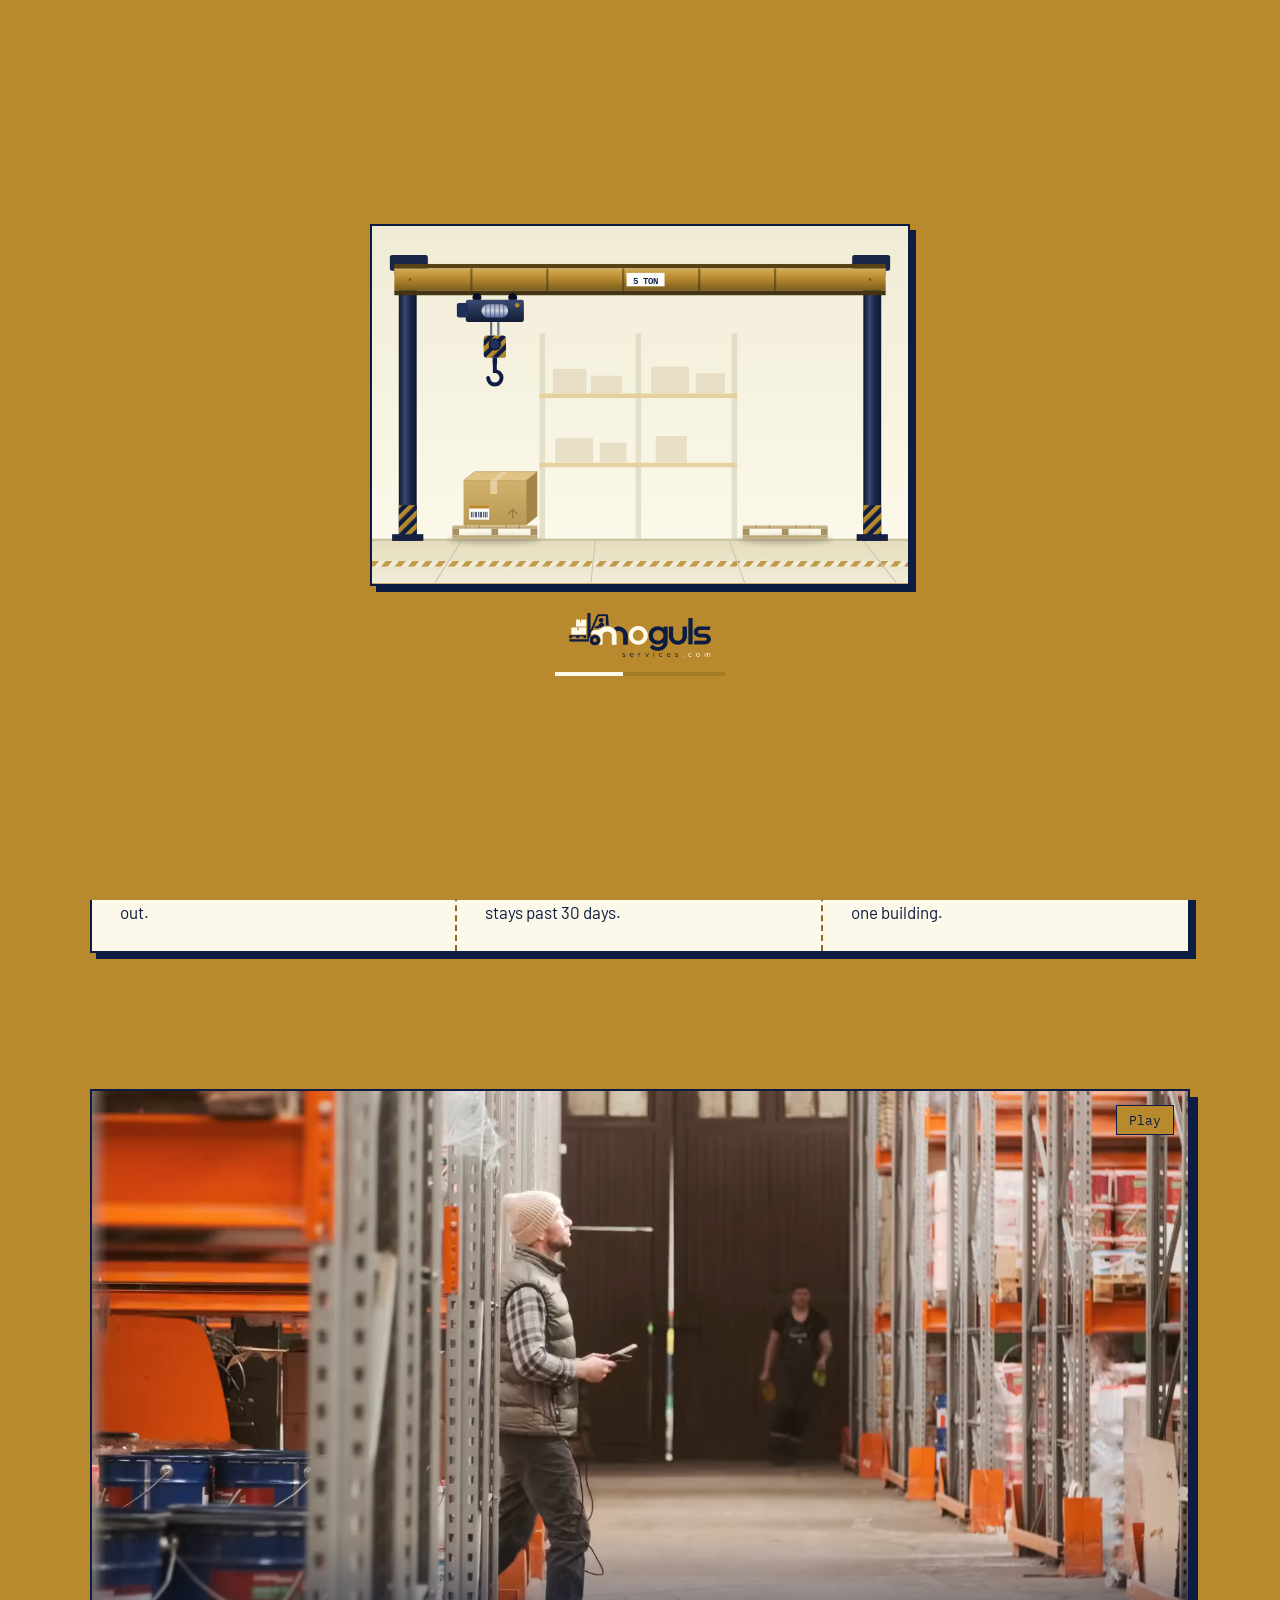
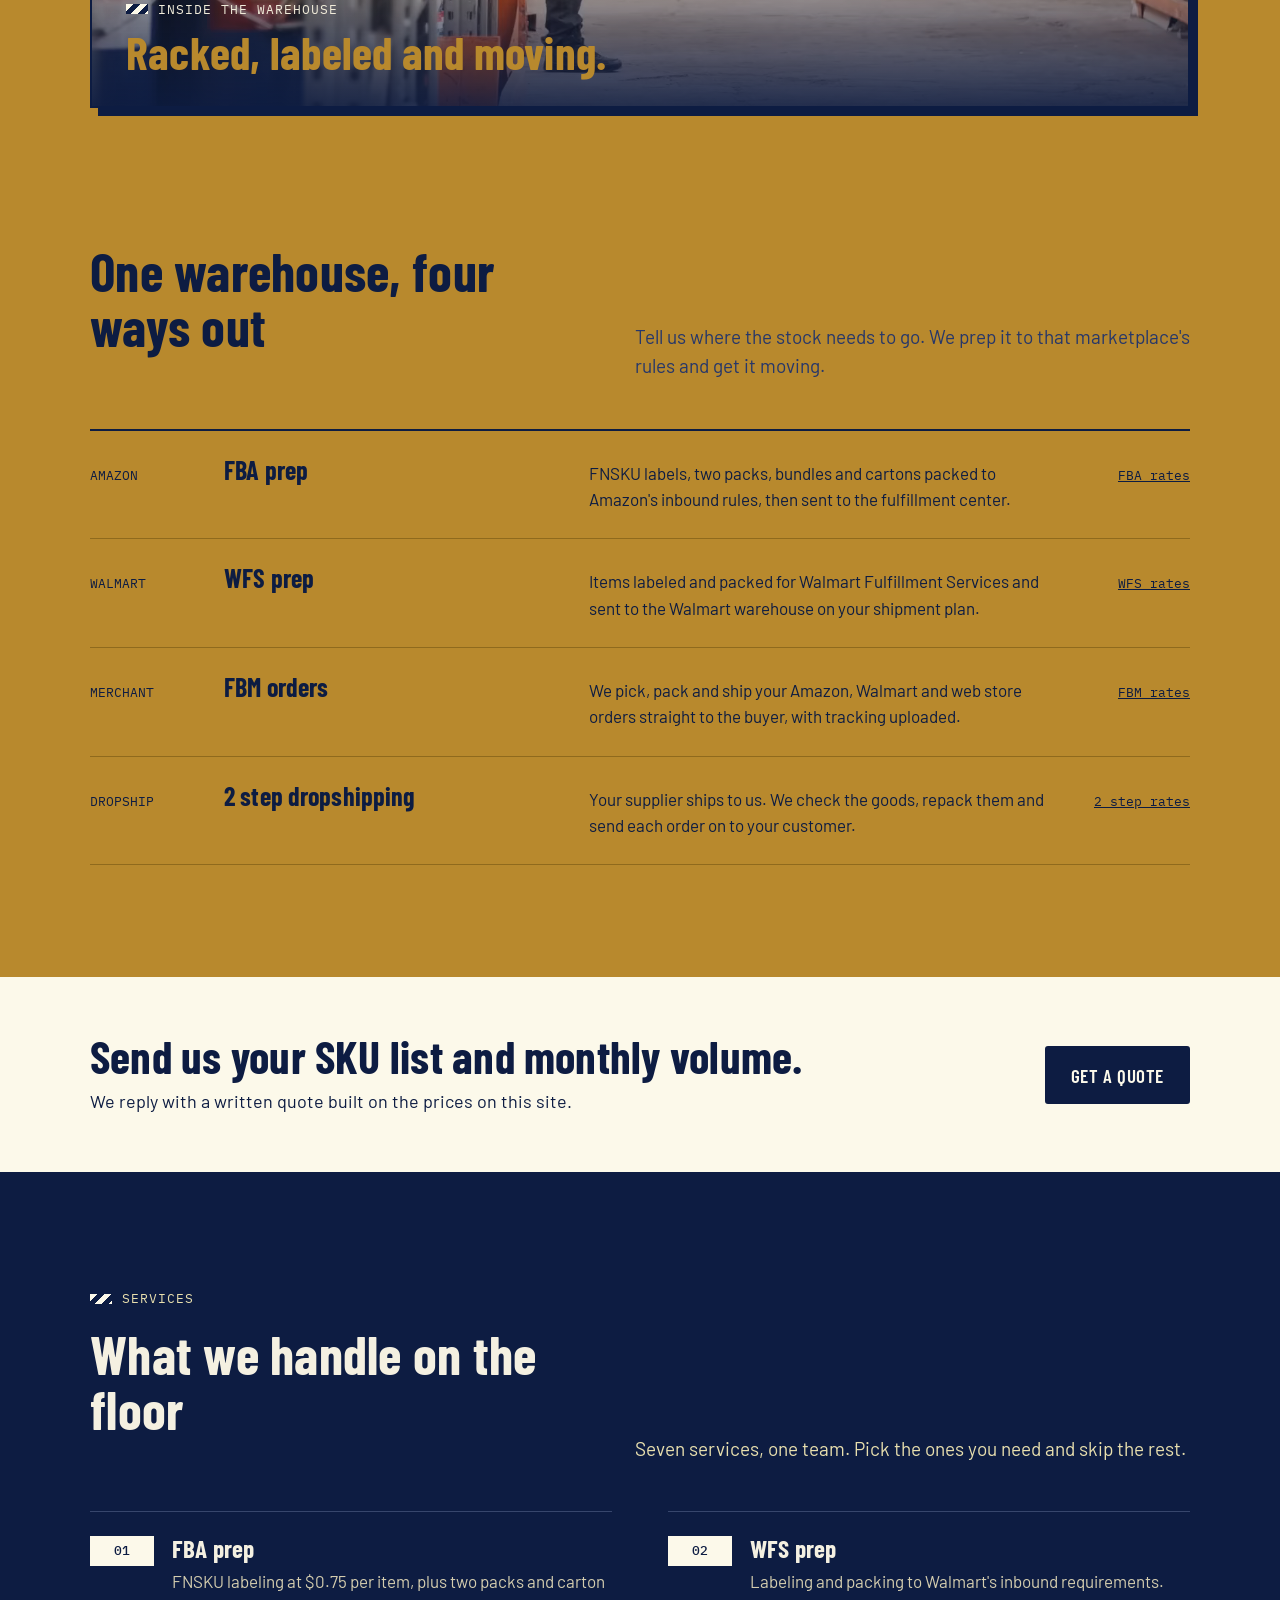
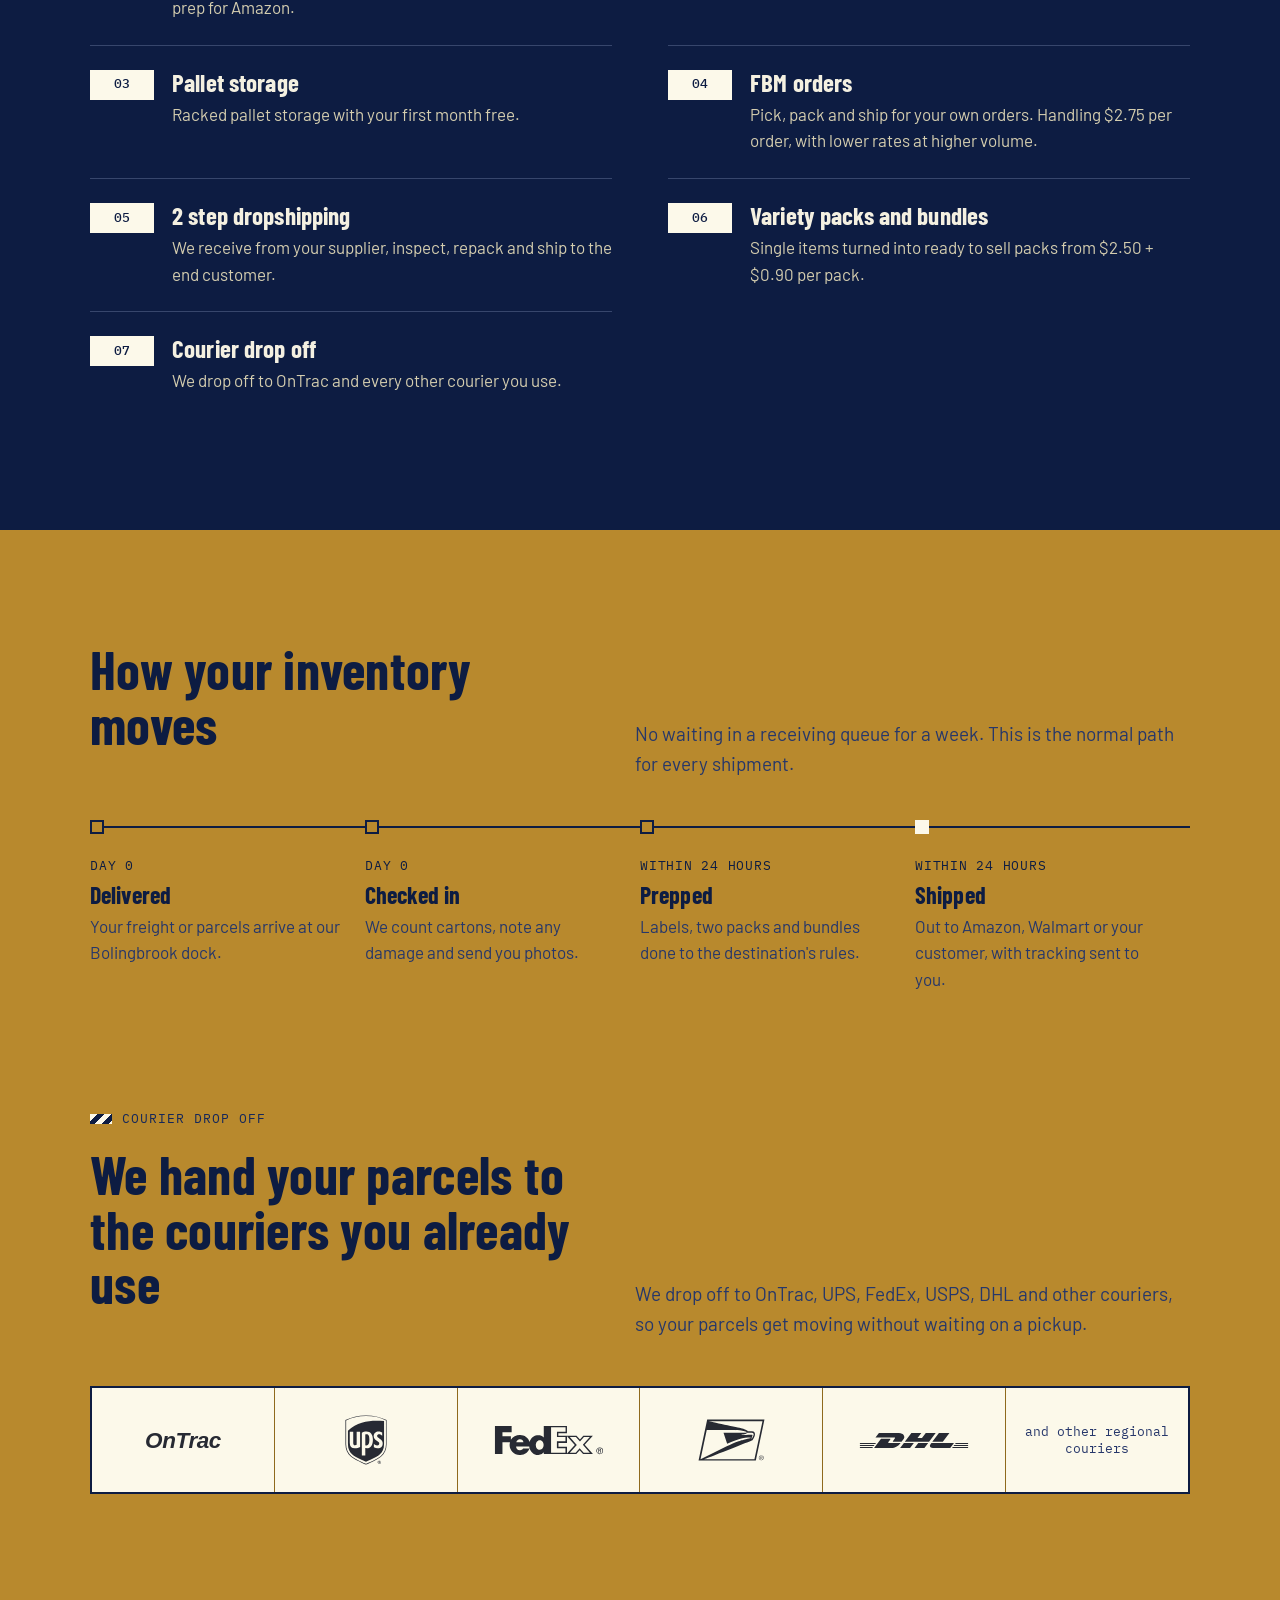
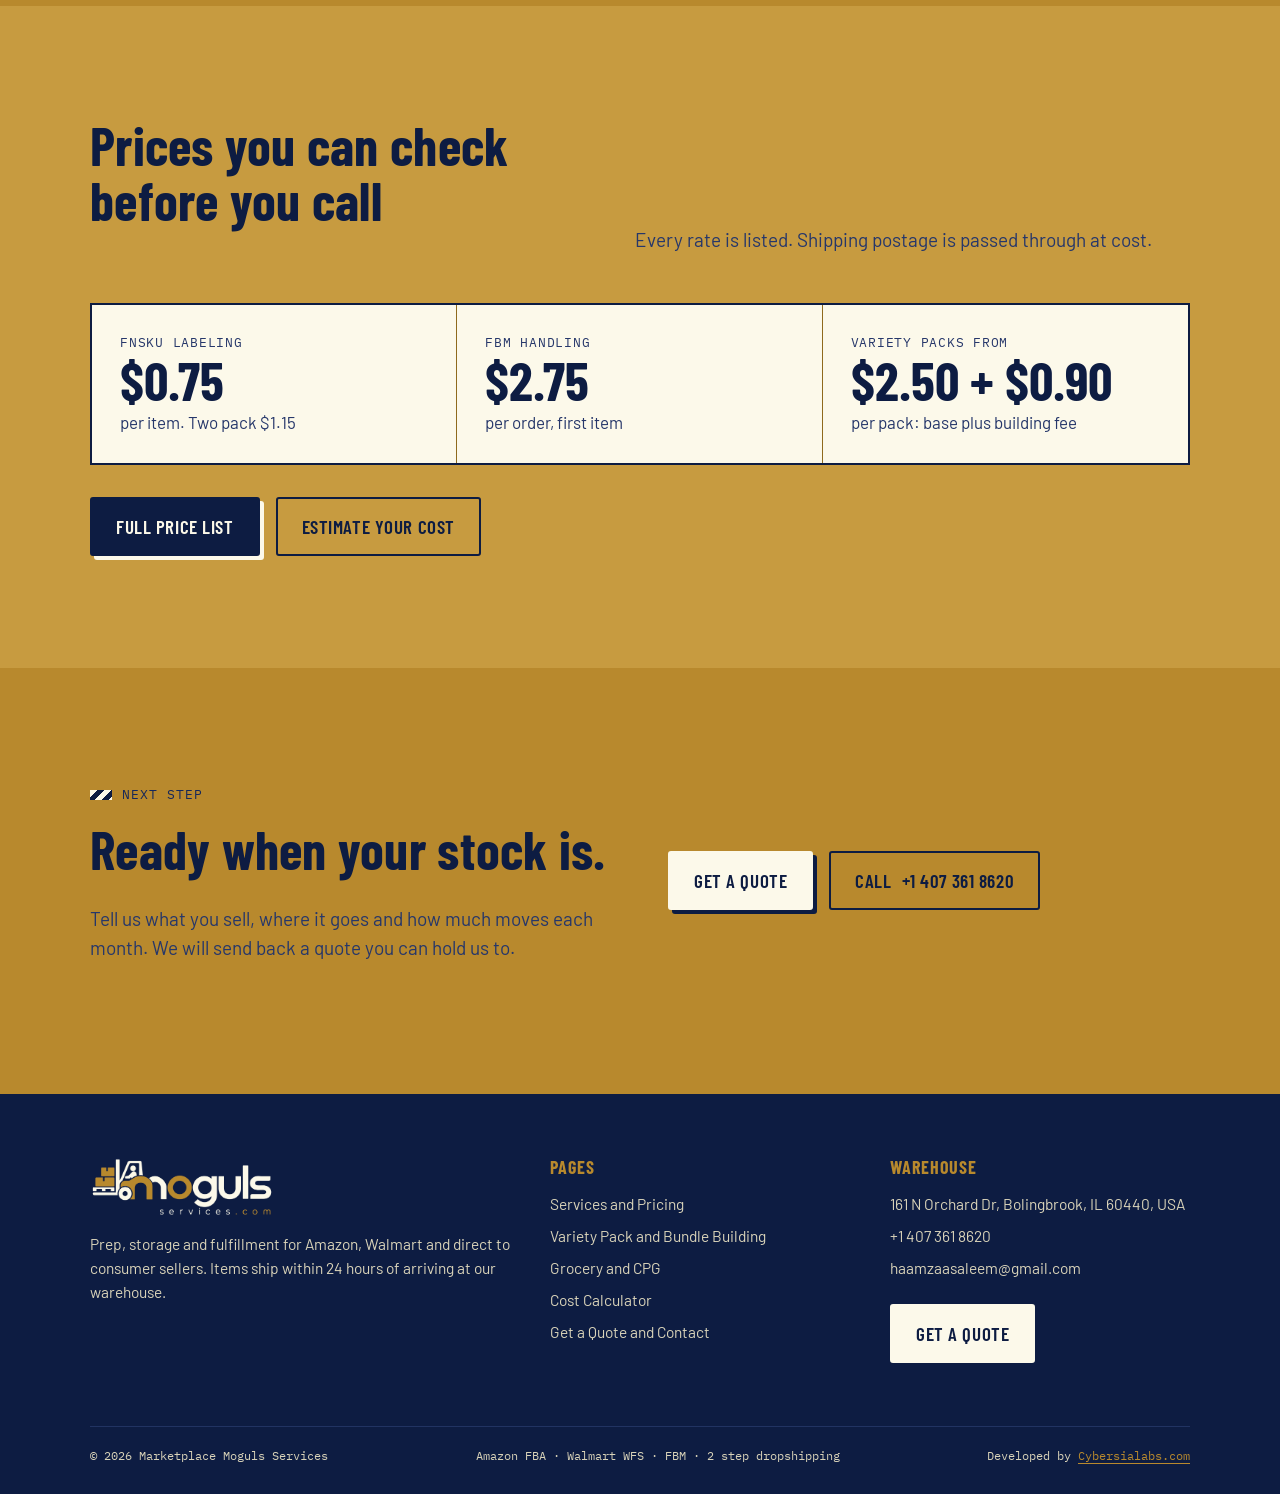
==== index.html @ bb594058 "first commit" ====
<!doctype html>
<html lang="en">
<head>
<meta charset="utf-8">
<meta name="viewport" content="width=device-width, initial-scale=1">
<title>Marketplace Moguls Services | 3PL Prep and Fulfillment in Bolingbrook, IL</title>
<meta name="description" content="Amazon FBA prep, Walmart WFS prep, FBM orders and 2 step dropshipping. Items ship within 24 hours of delivery and the first month of storage is free.">
<script>try{if(sessionStorage.getItem("mm_seen"))document.documentElement.classList.add("no-loader")}catch(e){}</script>
<noscript><style>.loader{display:none}</style></noscript>
<link rel="icon" href="assets/img/favicon.png">
<link rel="preconnect" href="https://fonts.googleapis.com">
<link rel="preconnect" href="https://fonts.gstatic.com" crossorigin>
<link href="https://fonts.googleapis.com/css2?family=Barlow:wght@400;500;600&family=Barlow+Condensed:wght@600;700&family=IBM+Plex+Mono:wght@400;500&display=swap" rel="stylesheet">
<link rel="stylesheet" href="assets/css/style.css">
</head>
<body>
<div class="loader" id="loader" role="status" aria-label="Loading">
  <div class="loader-inner">
    <svg class="crane" viewBox="0 0 480 320" aria-hidden="true">
      <defs>
        <linearGradient id="ldWall" x1="0" y1="0" x2="0" y2="1">
          <stop offset="0" stop-color="#f0ebd6"/><stop offset="1" stop-color="#fcf9ea"/>
        </linearGradient>
        <linearGradient id="ldFloor" x1="0" y1="0" x2="0" y2="1">
          <stop offset="0" stop-color="#e5ddbb"/><stop offset="1" stop-color="#f1ecd9"/>
        </linearGradient>
        <linearGradient id="ldGirder" x1="0" y1="0" x2="0" y2="1">
          <stop offset="0" stop-color="#d5ae58"/><stop offset=".45" stop-color="#b8892d"/><stop offset="1" stop-color="#785c1e"/>
        </linearGradient>
        <linearGradient id="ldSteel" x1="0" y1="0" x2="1" y2="0">
          <stop offset="0" stop-color="#0b1630"/><stop offset=".35" stop-color="#39486e"/><stop offset=".6" stop-color="#1b2a51"/><stop offset="1" stop-color="#0b1630"/>
        </linearGradient>
        <linearGradient id="ldBody" x1="0" y1="0" x2="0" y2="1">
          <stop offset="0" stop-color="#3a4a72"/><stop offset="1" stop-color="#111b34"/>
        </linearGradient>
        <linearGradient id="ldDrum" x1="0" y1="0" x2="0" y2="1">
          <stop offset="0" stop-color="#909ab5"/><stop offset=".5" stop-color="#d3d7e1"/><stop offset="1" stop-color="#4f6398"/>
        </linearGradient>
        <linearGradient id="ldRope" x1="0" y1="0" x2="1" y2="0">
          <stop offset="0" stop-color="#15213f"/><stop offset=".5" stop-color="#7c88a7"/><stop offset="1" stop-color="#15213f"/>
        </linearGradient>
        <linearGradient id="ldKraft" x1="0" y1="0" x2="0" y2="1">
          <stop offset="0" stop-color="#d1b16c"/><stop offset="1" stop-color="#b99953"/>
        </linearGradient>
        <linearGradient id="ldWood" x1="0" y1="0" x2="0" y2="1">
          <stop offset="0" stop-color="#d9c59a"/><stop offset="1" stop-color="#b39e70"/>
        </linearGradient>
        <pattern id="ldHazard" width="8" height="8" patternUnits="userSpaceOnUse" patternTransform="rotate(45)">
          <rect width="8" height="8" fill="#0d1c42"/><rect width="4" height="8" fill="#b58a2d"/>
        </pattern>
        <pattern id="ldLane" width="12" height="6" patternUnits="userSpaceOnUse" patternTransform="skewX(-40)">
          <rect width="12" height="6" fill="#f1ecd9"/><rect width="6" height="6" fill="#b8892d"/>
        </pattern>
        <filter id="ldBlur" x="-50%" y="-50%" width="200%" height="200%"><feGaussianBlur stdDeviation="2.5"/></filter>

        <!-- carton, 66 wide by 48 tall, front face starts at y 8 -->
        <g id="ldCarton">
          <polygon points="0,8 10,0 66,0 56,8" fill="#e0c385"/>
          <polygon points="56,8 66,0 66,40 56,48" fill="#a38545"/>
          <rect x="0" y="8" width="56" height="40" fill="url(#ldKraft)"/>
          <polygon points="0,8 10,0 66,0 56,8" fill="none" stroke="#b59755" stroke-width=".6"/>
          <line x1="0" y1="27" x2="56" y2="27" stroke="#a98b4b" stroke-width=".5" opacity=".5"/>
          <polygon points="24,8 34,0 40,0 30,8" fill="#e9d4a7" opacity=".9"/>
          <rect x="24" y="8" width="6" height="12" fill="#e9d4a7" opacity=".9"/>
          <rect x="5" y="30" width="18" height="13" fill="#fdfdfa"/>
          <rect x="5" y="30" width="18" height="3" fill="#b8892d"/>
          <path d="M7 36v5M8.5 36v5M10.5 36v5M11.5 36v5M13.5 36v5M15 36v5M16 36v5M18 36v5M19.5 36v5M21 36v5" stroke="#0d1c42" stroke-width=".7"/>
          <path d="M40 38l4 -4 4 4M44 34v8" stroke="#7d642e" stroke-width="1" fill="none" opacity=".7"/>
        </g>
        <g id="ldPallet">
          <rect x="0" y="0" width="76" height="3" fill="url(#ldWood)"/>
          <rect x="0" y="3" width="6" height="6" fill="#a89263"/>
          <rect x="35" y="3" width="6" height="6" fill="#a89263"/>
          <rect x="70" y="3" width="6" height="6" fill="#a89263"/>
          <rect x="0" y="9" width="76" height="3" fill="#bfaa7c"/>
          <path d="M12 0v3M24 0v3M48 0v3M60 0v3" stroke="#9b865a" stroke-width=".8"/>
        </g>
      </defs>

      <!-- building -->
      <rect width="480" height="282" fill="url(#ldWall)"/>
      <g opacity=".55">
        <g fill="#d5ceb2">
          <rect x="150" y="96" width="5" height="186"/><rect x="236" y="96" width="5" height="186"/><rect x="322" y="96" width="5" height="186"/>
        </g>
        <g fill="#d9b465">
          <rect x="150" y="150" width="177" height="4"/><rect x="150" y="212" width="177" height="4"/>
        </g>
        <g fill="#dcceb0">
          <rect x="162" y="128" width="30" height="22"/><rect x="196" y="134" width="28" height="16"/><rect x="250" y="126" width="34" height="24"/><rect x="290" y="132" width="26" height="18"/>
          <rect x="164" y="190" width="34" height="22"/><rect x="204" y="194" width="24" height="18"/><rect x="254" y="188" width="28" height="24"/>
        </g>
      </g>
      <rect y="281" width="480" height="39" fill="url(#ldFloor)"/>
      <rect y="280" width="480" height="2" fill="#ccc4a1"/>
      <rect x="0" y="300" width="480" height="5" fill="url(#ldLane)" opacity=".8"/>
      <path d="M80 282L56 320M200 282L196 320M320 282L334 320M440 282L470 320" stroke="#cdc5b3" stroke-width="1"/>

      <!-- columns and runway -->
      <g>
        <rect x="24" y="44" width="16" height="238" fill="url(#ldSteel)"/>
        <rect x="440" y="44" width="16" height="238" fill="url(#ldSteel)"/>
        <rect x="18" y="276" width="28" height="6" fill="#15213f"/>
        <rect x="434" y="276" width="28" height="6" fill="#15213f"/>
        <rect x="24" y="250" width="16" height="26" fill="url(#ldHazard)"/>
        <rect x="440" y="250" width="16" height="26" fill="url(#ldHazard)"/>
      </g>
      <!-- end trucks -->
      <rect x="16" y="26" width="34" height="14" rx="2" fill="#182547"/>
      <rect x="430" y="26" width="34" height="14" rx="2" fill="#182547"/>
      <circle cx="24" cy="42" r="4" fill="#081023"/><circle cx="42" cy="42" r="4" fill="#081023"/>
      <circle cx="438" cy="42" r="4" fill="#081023"/><circle cx="456" cy="42" r="4" fill="#081023"/>
      <!-- bridge girder -->
      <rect x="20" y="34" width="440" height="4" fill="#564216"/>
      <rect x="20" y="38" width="440" height="20" fill="url(#ldGirder)"/>
      <rect x="20" y="58" width="440" height="4" fill="#443411"/>
      <g fill="#443411" opacity=".55">
        <circle cx="34" cy="48" r="1.2"/><circle cx="446" cy="48" r="1.2"/>
        <rect x="88" y="38" width="2" height="20"/><rect x="156" y="38" width="2" height="20"/><rect x="224" y="38" width="2" height="20"/><rect x="292" y="38" width="2" height="20"/><rect x="360" y="38" width="2" height="20"/>
      </g>
      <rect x="228" y="42" width="34" height="12" fill="#fdfdfa"/>
      <text x="245" y="51.5" text-anchor="middle" font-family="IBM Plex Mono, monospace" font-size="8" font-weight="600" fill="#0d1c42">5 TON</text>

      <!-- the box waiting to be picked, and the one just delivered -->
      <ellipse cx="110" cy="281" rx="42" ry="4" fill="#000000" opacity=".18" filter="url(#ldBlur)"/>
      <use href="#ldPallet" x="72" y="268"/>
      <use class="ld-pick" href="#ldCarton" x="82" y="220"/>
      <ellipse cx="370" cy="281" rx="42" ry="4" fill="#000000" opacity=".18" filter="url(#ldBlur)"/>
      <use href="#ldPallet" x="332" y="268"/>
      <use class="ld-drop" href="#ldCarton" x="342" y="220"/>

      <!-- trolley, ropes and load: everything that travels along the girder -->
      <g class="ld-x">
        <g transform="translate(110 0)">
          <ellipse class="ld-shadow" cx="0" cy="281" rx="30" ry="3.5" fill="#000000" filter="url(#ldBlur)"/>
          <circle cx="-16" cy="64" r="4" fill="#081023"/><circle cx="16" cy="64" r="4" fill="#081023"/>
          <rect x="-26" y="66" width="52" height="20" rx="2" fill="url(#ldBody)"/>
          <rect x="-34" y="69" width="10" height="13" rx="2" fill="#1e2f59"/>
          <rect x="-12" y="70" width="24" height="12" rx="6" fill="url(#ldDrum)"/>
          <path d="M-8 70v12M-4 70v12M0 70v12M4 70v12M8 70v12" stroke="#455786" stroke-width=".7"/>
          <circle cx="20" cy="71" r="2" fill="#b58a2d"/>
          <g transform="translate(0 86)">
            <g class="ld-rope">
              <rect x="-4" y="0" width="1.6" height="100" fill="url(#ldRope)"/>
              <rect x="2.4" y="0" width="1.6" height="100" fill="url(#ldRope)"/>
            </g>
            <g class="ld-y">
              <g class="ld-sway">
                <rect x="-10" y="0" width="20" height="20" rx="3" fill="url(#ldHazard)"/>
                <circle cx="0" cy="8" r="5" fill="#1e2f59" stroke="#081023" stroke-width="1"/>
                <rect x="-2" y="20" width="4" height="6" fill="#0d1c42"/>
                <path d="M0 26v6a6 6 0 1 1 -6 6" fill="none" stroke="#0d1c42" stroke-width="3.5" stroke-linecap="round"/>
                <g class="ld-carry">
                  <path d="M-1 32L-21 55M1 32L33 52" stroke="#38476e" stroke-width="1.6" stroke-dasharray="3 1.6"/>
                  <use href="#ldCarton" x="-28" y="50"/>
                </g>
              </g>
            </g>
          </g>
        </g>
      </g>
    </svg>
    <img class="loader-logo" src="assets/img/logo-on-gold.png" alt="" width="1000" height="315">
    <div class="loader-bar"><span></span></div>
  </div>
</div>
<a class="skip" href="#main">Skip to content</a>
<div class="topbar">
  <div class="wrap">
    <span>Ships within <b>24 hours</b> of delivery to our dock</span>
    <span class="hide-sm">First month of storage <b>free</b></span>
    <span class="hide-sm">Bolingbrook, IL</span>
  </div>
</div>
<header class="site-header">
  <div class="wrap">
    <a class="brand" href="index.html"><img src="assets/img/logo-on-gold.png" alt="Marketplace Moguls Services" width="1000" height="315"></a>
    <button class="menu-btn" type="button" aria-expanded="false" aria-controls="nav">Menu</button>
    <nav class="nav" id="nav" aria-label="Main">
      <a href="index.html" aria-current="page">Home</a>
      <a href="services.html">Services and Pricing</a>
      <a href="bundles.html">Variety Packs</a>
      <a href="grocery.html">Grocery and CPG</a>
      <a href="calculator.html">Cost Calculator</a>
      <a href="quote.html">Contact</a>
      <a class="btn orange header-cta" href="quote.html">Get a Quote</a>
    </nav>
  </div>
</header>
<main id="main">
<section class="hero">
  <div class="wrap">
    <div>
      <div class="tag">3PL warehouse in Bolingbrook, Illinois</div>
      <h1>Delivered to us today. <em>Shipped within 24 hours.</em></h1>
      <p class="lead">We prep and ship for Amazon FBA, Walmart WFS, FBM and 2 step dropshipping. Your items go out within 24 hours of landing at our dock, and your first month of storage is free.</p>
      <div class="btn-row">
        <a class="btn orange" href="quote.html">Get a Quote</a>
        <a class="btn ghost" href="services.html">See our prices</a>
      </div>
      <p class="hero-note">FNSKU labeling <span data-price="fnsku.perItem">$0.75</span> per item. Postage billed at cost.</p>
    </div>
    <div class="stage" data-scene="hero" aria-hidden="true">
      <div class="chip a"><b>24 hrs</b>dock to ship</div>
      <div class="chip b"><b>Month 1</b>storage is free</div>
      <div class="world"></div>
    </div>
  </div>
</section>

<section style="padding-top:8px">
  <div class="wrap">
    <div class="ticket tilt" data-tilt="3">
      <div>
        <div class="big">24<small>hours</small></div>
        <p>From the moment your items are delivered to our warehouse to the moment they ship out.</p>
      </div>
      <div>
        <div class="big">$0<small>month one</small></div>
        <p>Your first month of storage costs nothing. You pay for storage only on stock that stays past 30 days.</p>
      </div>
      <div>
        <div class="big">4<small>channels</small></div>
        <p>Amazon FBA, Walmart WFS, your own FBM orders and 2 step dropshipping, all from one building.</p>
      </div>
    </div>
  </div>
</section>

<!-- Warehouse video. If assets/video/warehouse.mp4 is missing, this section stays hidden. -->
<section class="video-band" data-video>
  <div class="wrap">
    <div class="video-frame">
      <video muted loop playsinline preload="metadata" poster="assets/video/warehouse-poster.jpg" aria-label="Footage from inside a warehouse">
        <source src="assets/video/warehouse.mp4" type="video/mp4">
        <source src="assets/video/warehouse.webm" type="video/webm">
      </video>
      <div class="video-caption">
        <div class="tag">Inside the warehouse</div>
        <h2>Racked, labeled and moving.</h2>
      </div>
      <button class="video-toggle" type="button">Pause</button>
    </div>
  </div>
</section>

<section style="padding-top:24px">
  <div class="wrap">
    <div class="section-head reveal">
      <h2>One warehouse, four ways out</h2>
      <p class="muted">Tell us where the stock needs to go. We prep it to that marketplace's rules and get it moving.</p>
    </div>
    <div class="channels">
      <div class="channel reveal">
        <span class="code">AMAZON</span>
        <h3>FBA prep</h3>
        <p>FNSKU labels, two packs, bundles and cartons packed to Amazon's inbound rules, then sent to the fulfillment center.</p>
        <a href="services.html#ffbbaa">FBA rates</a>
      </div>
      <div class="channel reveal">
        <span class="code">WALMART</span>
        <h3>WFS prep</h3>
        <p>Items labeled and packed for Walmart Fulfillment Services and sent to the Walmart warehouse on your shipment plan.</p>
        <a href="services.html#wfs">WFS rates</a>
      </div>
      <div class="channel reveal">
        <span class="code">MERCHANT</span>
        <h3>FBM orders</h3>
        <p>We pick, pack and ship your Amazon, Walmart and web store orders straight to the buyer, with tracking uploaded.</p>
        <a href="services.html#fbm">FBM rates</a>
      </div>
      <div class="channel reveal">
        <span class="code">DROPSHIP</span>
        <h3>2 step dropshipping</h3>
        <p>Your supplier ships to us. We check the goods, repack them and send each order on to your customer.</p>
        <a href="services.html#two-step">2 step rates</a>
      </div>
    </div>
  </div>
</section>

<div class="cta-band">
  <div class="wrap">
    <div>
      <h2>Send us your SKU list and monthly volume.</h2>
      <p>We reply with a written quote built on the prices on this site.</p>
    </div>
    <a class="btn" href="quote.html">Get a Quote</a>
  </div>
</div>

<section class="on-dark">
  <div class="wrap">
    <div class="section-head">
      <div>
        <div class="tag">Services</div>
        <h2>What we handle on the floor</h2>
      </div>
      <p class="muted">Seven services, one team. Pick the ones you need and skip the rest.</p>
    </div>
    <div class="aisles">
      <a class="aisle" href="services.html#ffbbaa"><span class="num">01</span><div><h3>FBA prep</h3><p>FNSKU labeling at <span data-price="fnsku.perItem">$0.75</span> per item, plus two packs and carton prep for Amazon.</p></div></a>
      <a class="aisle" href="services.html#wfs"><span class="num">02</span><div><h3>WFS prep</h3><p>Labeling and packing to Walmart's inbound requirements.</p></div></a>
      <a class="aisle" href="services.html#storage"><span class="num">03</span><div><h3>Pallet storage</h3><p>Racked pallet storage with your first month free.</p></div></a>
      <a class="aisle" href="services.html#fbm"><span class="num">04</span><div><h3>FBM orders</h3><p>Pick, pack and ship for your own orders. Handling <span data-price="d.fbmFrom">$2.75</span> per order, with lower rates at higher volume.</p></div></a>
      <a class="aisle" href="services.html#two-step"><span class="num">05</span><div><h3>2 step dropshipping</h3><p>We receive from your supplier, inspect, repack and ship to the end customer.</p></div></a>
      <a class="aisle" href="bundles.html"><span class="num">06</span><div><h3>Variety packs and bundles</h3><p>Single items turned into ready to sell packs from <span data-bundle-from>$2.50 + $0.90</span> per pack.</p></div></a>
      <a class="aisle" href="services.html#courier"><span class="num">07</span><div><h3>Courier drop off</h3><p>We drop off to OnTrac and every other courier you use.</p></div></a>
    </div>
  </div>
</section>

<section>
  <div class="wrap">
    <div class="section-head reveal">
      <h2>How your inventory moves</h2>
      <p class="muted">No waiting in a receiving queue for a week. This is the normal path for every shipment.</p>
    </div>
    <ol class="timeline reveal">
      <li><span class="when">Day 0</span><h4>Delivered</h4><p>Your freight or parcels arrive at our Bolingbrook dock.</p></li>
      <li><span class="when">Day 0</span><h4>Checked in</h4><p>We count cartons, note any damage and send you photos.</p></li>
      <li><span class="when">Within 24 hours</span><h4>Prepped</h4><p>Labels, two packs and bundles done to the destination's rules.</p></li>
      <li><span class="when">Within 24 hours</span><h4>Shipped</h4><p>Out to Amazon, Walmart or your customer, with tracking sent to you.</p></li>
    </ol>
  </div>
</section>

<section style="padding-top:0">
  <div class="wrap">
    <div class="section-head reveal">
      <div>
        <div class="tag">Courier drop off</div>
        <h2>We hand your parcels to the couriers you already use</h2>
      </div>
      <p class="muted">We drop off to OnTrac, UPS, FedEx, USPS, DHL and other couriers, so your parcels get moving without waiting on a pickup.</p>
    </div>
<ul class="carriers" aria-label="Couriers we drop off to">
  <li><img src="assets/img/couriers/ontrac.svg" alt="OnTrac" width="110" height="42" loading="lazy"></li>
  <li><img src="assets/img/couriers/ups.svg" alt="UPS" width="110" height="42" loading="lazy"></li>
  <li><img src="assets/img/couriers/fedex.svg" alt="FedEx" width="110" height="42" loading="lazy"></li>
  <li><img src="assets/img/couriers/usps.svg" alt="USPS" width="110" height="42" loading="lazy"></li>
  <li><img src="assets/img/couriers/dhl.svg" alt="DHL" width="110" height="42" loading="lazy"></li>
  <li class="more">and other regional couriers</li>
</ul>
  </div>
</section>

<section class="band-paper2">
  <div class="wrap">
    <div class="section-head reveal">
      <h2>Prices you can check before you call</h2>
      <p class="muted">Every rate is listed. Shipping postage is passed through at cost.</p>
    </div>
    <div class="snap tilt" data-tilt="3">
      <div>
        <div class="from">FNSKU labeling</div>
        <div class="amt" data-price="fnsku.perItem">$0.75</div>
        <div class="unit">per item. Two pack <span data-price="d.twoPack">$1.15</span></div>
      </div>
      <div>
        <div class="from">FBM handling</div>
        <div class="amt" data-price="d.fbmFrom">$2.75</div>
        <div class="unit">per order, first item</div>
      </div>
      <div>
        <div class="from">Variety packs from</div>
        <div class="amt" data-bundle-from>$2.50 + $0.90</div>
        <div class="unit">per pack: base plus building fee</div>
      </div>
    </div>
    <div class="btn-row" style="margin-top:32px">
      <a class="btn" href="services.html">Full price list</a>
      <a class="btn ghost" href="calculator.html">Estimate your cost</a>
    </div>
  </div>
</section>

<section>
  <div class="wrap split">
    <div class="reveal">
      <div class="tag">Next step</div>
      <h2>Ready when your stock is.</h2>
      <p class="muted" style="font-size:19px">Tell us what you sell, where it goes and how much moves each month. We will send back a quote you can hold us to.</p>
    </div>
    <div class="btn-row reveal">
      <a class="btn orange" href="quote.html">Get a Quote</a>
      <a class="btn ghost" href="tel:+14073618620" data-setting-href="phone">Call <span data-setting="phone">+1 407 361 8620</span></a>
    </div>
  </div>
</section>
</main>
<footer class="site-footer">
  <div class="wrap">
    <div class="cols">
      <div>
        <img src="assets/img/logo-light.png" alt="Marketplace Moguls Services" width="1000" height="315" loading="lazy">
        <p>Prep, storage and fulfillment for Amazon, Walmart and direct to consumer sellers. Items ship within 24 hours of arriving at our warehouse.</p>
      </div>
      <div>
        <h4>Pages</h4>
        <ul>
          <li><a href="services.html">Services and Pricing</a></li>
          <li><a href="bundles.html">Variety Pack and Bundle Building</a></li>
          <li><a href="grocery.html">Grocery and CPG</a></li>
          <li><a href="calculator.html">Cost Calculator</a></li>
          <li><a href="quote.html">Get a Quote and Contact</a></li>
        </ul>
      </div>
      <div>
        <h4>Warehouse</h4>
        <ul>
          <li data-setting="address">161 N Orchard Dr, Bolingbrook, IL 60440, USA</li>
          <li data-if-setting="phone"><a href="tel:+14073618620" data-setting-href="phone" data-setting="phone">+1 407 361 8620</a></li>
          <li><a href="mailto:haamzaasaleem@gmail.com" data-setting-href="contactEmail" data-setting="contactEmail">haamzaasaleem@gmail.com</a></li>
          <li data-if-setting="hours" data-setting="hours"></li>
        </ul>
        <p style="margin-top:20px"><a class="btn orange" href="quote.html">Get a Quote</a></p>
      </div>
    </div>
    <div class="base">
      <span>&copy; <span data-year>2026</span> Marketplace Moguls Services</span>
      <span>Amazon FBA &middot; Walmart WFS &middot; FBM &middot; 2 step dropshipping</span>
      <span>Developed by <a href="https://cybersialabs.com" target="_blank" rel="noopener">Cybersialabs.com</a></span>
    </div>
  </div>
</footer>
<script src="assets/js/site.js"></script>
<script src="assets/js/three-d.js"></script>
</body>
</html>
---- assets/css/style.css ----
/* Marketplace Moguls Services
   Plain CSS, no framework. Colors come from the logo. */

:root {
  --ink: #0d1c42;
  --ink-2: #1d2e58;
  --ink-soft: #465887;
  --orange: #b8892d;
  --orange-deep: #916e24;
  --paper: #fcf9ea;
  --paper-2: #f2eedd;
  --white: #ffffff;
  --line: #e6debd;
  --kraft: #c9aa66;
  --kraft-top: #dcc082;
  --kraft-side: #a98a48;
  --ok: #2f7a4a;
  --err: #b3261e;

  --f-head: "Barlow Condensed", "Arial Narrow", sans-serif;
  --f-body: "Barlow", "Helvetica Neue", Arial, sans-serif;
  --f-mono: "IBM Plex Mono", ui-monospace, Menlo, monospace;

  --wrap: 1180px;
  --gutter: clamp(16px, 4vw, 40px);
}

*, *::before, *::after { box-sizing: border-box; }
html { scroll-behavior: smooth; }
body {
  margin: 0;
  background: var(--paper);
  color: var(--ink);
  font-family: var(--f-body);
  font-size: 17px;
  line-height: 1.55;
  -webkit-font-smoothing: antialiased;
}
img { max-width: 100%; display: block; }
a { color: inherit; }
p { margin: 0 0 1em; }
h1, h2, h3, h4 {
  font-family: var(--f-head);
  font-weight: 700;
  line-height: 1.02;
  margin: 0 0 .5em;
  letter-spacing: .005em;
}
h1 { font-size: clamp(44px, 6.4vw, 84px); }
h2 { font-size: clamp(34px, 4.2vw, 54px); }
h3 { font-size: 26px; }
h4 { font-size: 20px; }

.wrap { max-width: var(--wrap); margin: 0 auto; padding: 0 var(--gutter); }
.mono { font-family: var(--f-mono); }
.muted { color: var(--ink-soft); }
.accent { color: var(--orange); }
.skip { position: absolute; left: -999px; }
.skip:focus { left: 12px; top: 12px; z-index: 99; background: var(--white); padding: 8px 12px; }

/* small uppercase tag, styled like a rack location label */
.tag {
  display: inline-flex;
  align-items: center;
  gap: 10px;
  font-family: var(--f-mono);
  font-size: 12.5px;
  letter-spacing: .08em;
  text-transform: uppercase;
  color: var(--ink-2);
  margin-bottom: 18px;
}
.tag::before {
  content: "";
  width: 22px;
  height: 10px;
  background: repeating-linear-gradient(135deg, var(--orange) 0 5px, var(--ink) 5px 10px);
}
.on-dark .tag { color: #dfd9c3; }

/* ---------- buttons ---------- */
.btn {
  display: inline-flex;
  align-items: center;
  justify-content: center;
  gap: 10px;
  font-family: var(--f-head);
  font-size: 19px;
  font-weight: 600;
  letter-spacing: .03em;
  text-transform: uppercase;
  text-decoration: none;
  padding: 13px 24px 12px;
  border: 2px solid var(--ink);
  background: var(--ink);
  color: var(--white);
  border-radius: 3px;
  cursor: pointer;
  transition: transform .15s ease, background .15s ease, box-shadow .15s ease;
  box-shadow: 4px 4px 0 var(--orange);
}
.btn:hover { transform: translate(-2px, -2px); box-shadow: 6px 6px 0 var(--orange); }
.btn:active { transform: translate(2px, 2px); box-shadow: 1px 1px 0 var(--orange); }
.btn.orange { background: var(--orange); border-color: var(--orange); box-shadow: 4px 4px 0 var(--ink); }
.btn.orange:hover { box-shadow: 6px 6px 0 var(--ink); }
.btn.ghost { background: transparent; color: var(--ink); box-shadow: none; }
.btn.ghost:hover { background: var(--ink); color: var(--white); transform: none; }
.btn.light { background: var(--paper); color: var(--ink); border-color: var(--paper); box-shadow: 4px 4px 0 var(--ink); }
.btn[disabled] { opacity: .6; cursor: wait; }
.btn-row { display: flex; flex-wrap: wrap; gap: 16px; align-items: center; }

/* ---------- header ---------- */
.topbar {
  background: var(--ink);
  color: #f1ecda;
  font-family: var(--f-mono);
  font-size: 12.5px;
  letter-spacing: .04em;
}
.topbar .wrap { display: flex; gap: 28px; justify-content: space-between; padding-top: 8px; padding-bottom: 8px; }
.topbar b { color: var(--orange); font-weight: 500; }
.topbar a { text-decoration: none; }

.site-header {
  position: sticky;
  top: 0;
  z-index: 50;
  background: rgba(252, 249, 234, .94);
  backdrop-filter: saturate(1.2) blur(6px);
  border-bottom: 1px solid var(--line);
}
.site-header .wrap { display: flex; align-items: center; gap: 24px; height: 76px; }
.brand img { height: 60px; width: auto; }
.nav { display: flex; gap: 4px; margin-left: auto; align-items: center; }
.nav a {
  text-decoration: none;
  font-weight: 500;
  font-size: 15.5px;
  padding: 8px 10px;
  border-bottom: 2px solid transparent;
}
.nav a:hover { border-color: var(--line); }
.nav a[aria-current="page"] { border-color: var(--orange); }
.header-cta { margin-left: 12px; padding: 10px 18px 9px; font-size: 17px; box-shadow: 3px 3px 0 var(--orange); }
.menu-btn {
  display: none;
  margin-left: auto;
  background: none;
  border: 2px solid var(--ink);
  padding: 8px 10px;
  font-family: var(--f-mono);
  font-size: 13px;
  cursor: pointer;
}

@media (max-width: 1060px) {
  .menu-btn { display: block; }
  .nav {
    position: absolute;
    top: 76px; left: 0; right: 0;
    flex-direction: column;
    align-items: stretch;
    background: var(--paper);
    border-bottom: 2px solid var(--ink);
    padding: 8px var(--gutter) 20px;
    display: none;
  }
  .nav.open { display: flex; }
  .nav a { padding: 12px 0; border-bottom: 1px solid var(--line); }
  .header-cta { margin: 14px 0 0; }
  .topbar .hide-sm { display: none; }
}

/* ---------- sections ---------- */
section { padding: clamp(64px, 9vw, 112px) 0; }
.on-dark { background: var(--ink); color: #f4f0e1; }
.on-dark .muted { color: #cac19c; }
.band-paper2 { background: var(--paper-2); }
.section-head { display: grid; grid-template-columns: 1fr 1.1fr; gap: 40px; align-items: end; margin-bottom: 48px; }
.section-head p { font-size: 19px; margin: 0; }
@media (max-width: 860px) { .section-head { grid-template-columns: 1fr; gap: 12px; } }

/* ---------- hero ---------- */
.hero { padding: 48px 0 40px; overflow: hidden; }
.hero .wrap { display: grid; grid-template-columns: 1.05fr 1fr; gap: 32px; align-items: center; }
.hero h1 { margin-bottom: 22px; }
.hero h1 em { font-style: normal; color: var(--orange); }
.hero .lead { font-size: 20px; max-width: 34em; margin-bottom: 30px; }
.hero-note { margin-top: 26px; font-family: var(--f-mono); font-size: 13px; color: var(--ink-soft); }
@media (max-width: 920px) { .hero .wrap { grid-template-columns: 1fr; } }

.page-hero { padding: 64px 0 56px; border-bottom: 1px solid var(--line); }
.page-hero .wrap { display: grid; grid-template-columns: 1.2fr 1fr; gap: 40px; align-items: center; }
.page-hero p.lead { font-size: 20px; max-width: 36em; }
@media (max-width: 920px) { .page-hero .wrap { grid-template-columns: 1fr; } }

/* ---------- 3D primitives ---------- */
.stage {
  position: relative;
  height: 470px;
  perspective: 1600px;
  perspective-origin: 50% 30%;
  overflow: hidden;
}
.world {
  position: absolute;
  left: 50%; top: 52%;
  width: 0; height: 0;
  transform-style: preserve-3d;
  transform: rotateX(58deg) rotateZ(-38deg);
  transition: transform .5s cubic-bezier(.2,.7,.2,1);
}
.cub, .cub > i { position: absolute; transform-style: preserve-3d; }
.cub > i { display: block; backface-visibility: hidden; }
.cub > i.t { background: var(--kraft-top); }
.cub > i.f { background: var(--kraft); }
.cub > i.b { background: var(--kraft); }
.cub > i.l { background: var(--kraft-side); }
.cub > i.r { background: var(--kraft-side); }

/* tape across the top of a carton */
.carton > i.t { background: linear-gradient(90deg, transparent 42%, #e7d1a1 42% 58%, transparent 58%), var(--kraft-top); }
.carton > i.f::after {
  content: "";
  position: absolute;
  left: 14%; bottom: 18%;
  width: 38%; height: 30%;
  background:
    repeating-linear-gradient(90deg, var(--ink) 0 1px, transparent 1px 3px, var(--ink) 3px 5px, transparent 5px 6px) 6% 70% / 88% 34% no-repeat,
    #fdfdfa;
}
.carton.orange > i.t { background: linear-gradient(90deg, transparent 42%, #dcbb74 42% 58%, transparent 58%), #d1a545; }
.carton.orange > i.f, .carton.orange > i.b { background: var(--orange); }
.carton.orange > i.l, .carton.orange > i.r { background: var(--orange-deep); }

.steel > i.t { background: #38476e; }
.steel > i.f, .steel > i.b { background: var(--ink); }
.steel > i.l, .steel > i.r { background: #0b152e; }
.beam > i.t { background: #d1a545; }
.beam > i.f, .beam > i.b { background: var(--orange); }
.beam > i.l, .beam > i.r { background: var(--orange-deep); }
.wood > i.t { background: #d8c6a0; }
.wood > i.f, .wood > i.b { background: #b8a170; }
.wood > i.l, .wood > i.r { background: #9a8455; }
.belt > i.t { background: repeating-linear-gradient(90deg, #182649 0 18px, #1d2d57 18px 20px); animation: belt 1.2s linear infinite; background-size: 20px 100%; }
.belt > i.f, .belt > i.b, .belt > i.l, .belt > i.r { background: #38476e; }
@keyframes belt { to { background-position: 20px 0; } }

.floor {
  position: absolute;
  transform-style: preserve-3d;
  background:
    linear-gradient(var(--paper-2), var(--paper-2)) padding-box;
  border: 2px solid #d5ceb2;
}
.floor::before {
  content: "";
  position: absolute; inset: 0;
  background-image:
    linear-gradient(#d5cebf 1px, transparent 1px),
    linear-gradient(90deg, #d5cebf 1px, transparent 1px);
  background-size: 40px 40px;
}
.floor .lane {
  position: absolute;
  background: repeating-linear-gradient(45deg, var(--orange) 0 10px, transparent 10px 20px);
  opacity: .85;
}

/* moving cartons on the conveyor */
.mover { animation: slide 7s linear infinite; }
/* scale in and out at the belt ends; opacity would flatten the 3D group */
@keyframes slide {
  0% { transform: translate3d(0, 0, 0) scale3d(.01, .01, .01); }
  6% { transform: translate3d(calc(var(--dist) * .06), 0, 0) scale3d(1, 1, 1); }
  94% { transform: translate3d(calc(var(--dist) * .94), 0, 0) scale3d(1, 1, 1); }
  100% { transform: translate3d(var(--dist), 0, 0) scale3d(.01, .01, .01); }
}

/* floating labels anchored over the 3D scene */
.stage .chip {
  position: absolute;
  background: var(--white);
  border: 1.5px solid var(--ink);
  padding: 8px 12px;
  font-family: var(--f-mono);
  font-size: 12px;
  line-height: 1.35;
  box-shadow: 3px 3px 0 var(--ink);
  z-index: 3;
}
.stage .chip b { display: block; font-family: var(--f-head); font-size: 20px; font-weight: 700; color: var(--orange); }
.stage .chip.a { left: 2%; top: 6%; }
.stage .chip.b { right: 0; bottom: 8%; }
@media (max-width: 920px) { .stage { height: 380px; } }
@media (max-width: 520px) { .stage { height: 300px; } .stage .chip { font-size: 11px; } }

/* ---------- ticket strip (key facts) ---------- */
.ticket {
  display: grid;
  grid-template-columns: repeat(3, 1fr);
  background: var(--white);
  border: 2px solid var(--ink);
  box-shadow: 6px 6px 0 var(--ink);
}
.ticket > div { padding: 26px 28px; border-right: 2px dashed var(--line); }
.ticket > div:last-child { border-right: 0; }
.ticket .big { font-family: var(--f-head); font-weight: 700; font-size: 46px; line-height: 1; color: var(--orange); }
.ticket .big small { font-size: 22px; color: var(--ink); margin-left: 4px; }
.ticket p { margin: 8px 0 0; }
@media (max-width: 760px) {
  .ticket { grid-template-columns: 1fr; }
  .ticket > div { border-right: 0; border-bottom: 2px dashed var(--line); }
  .ticket > div:last-child { border-bottom: 0; }
}

/* ---------- channel rows ---------- */
.channels { border-top: 2px solid var(--ink); }
.channel {
  display: grid;
  grid-template-columns: 110px 1fr 1.4fr 100px;
  gap: 24px;
  align-items: baseline;
  padding: 26px 0;
  border-bottom: 1px solid var(--line);
}
.channel .code { font-family: var(--f-mono); font-size: 13px; color: var(--orange-deep); }
.channel h3 { margin: 0; }
.channel p { margin: 0; }
.channel a { font-family: var(--f-mono); font-size: 13px; white-space: nowrap; text-align: right; }
@media (max-width: 760px) { .channel { grid-template-columns: 1fr; gap: 6px; } }

/* ---------- service list (aisle style) ---------- */
.aisles { display: grid; grid-template-columns: repeat(2, 1fr); gap: 0 56px; }
.aisle {
  display: grid;
  grid-template-columns: 64px 1fr;
  gap: 18px;
  padding: 24px 0;
  border-top: 1px solid #37466c;
  text-decoration: none;
}
.aisle .num {
  font-family: var(--f-mono);
  font-size: 13px;
  background: var(--orange);
  color: var(--ink);
  height: 30px;
  display: grid;
  place-items: center;
  font-weight: 500;
}
.aisle h3 { margin: 0 0 6px; font-size: 25px; }
.aisle p { margin: 0; color: #d4cdaf; }
a.aisle:hover h3 { color: var(--orange); }
@media (max-width: 760px) { .aisles { grid-template-columns: 1fr; } }

/* ---------- mid CTA band ---------- */
.cta-band { background: var(--orange); color: var(--ink); padding: 56px 0; position: relative; overflow: hidden; }
.cta-band .wrap { display: flex; flex-wrap: wrap; align-items: center; justify-content: space-between; gap: 24px; }
.cta-band h2 { margin: 0; max-width: 18em; font-size: clamp(30px, 3.6vw, 46px); }
.cta-band p { margin: 8px 0 0; font-size: 18px; }

/* ---------- timeline ---------- */
.timeline { display: grid; grid-template-columns: repeat(4, 1fr); counter-reset: step; border-top: 2px solid var(--ink); }
.timeline li { list-style: none; padding: 22px 22px 0 0; position: relative; }
.timeline li::before {
  content: "";
  position: absolute; top: -8px; left: 0;
  width: 14px; height: 14px;
  background: var(--paper);
  border: 2px solid var(--ink);
}
.timeline li:last-child::before { background: var(--orange); border-color: var(--orange); }
.timeline .when { font-family: var(--f-mono); font-size: 12.5px; color: var(--orange-deep); text-transform: uppercase; letter-spacing: .06em; }
.timeline h4 { margin: 6px 0 6px; font-size: 24px; }
.timeline p { color: var(--ink-soft); margin: 0; }
.timeline { padding: 0; margin: 0; }
@media (max-width: 860px) { .timeline { grid-template-columns: 1fr 1fr; gap: 28px 0; } }
@media (max-width: 520px) { .timeline { grid-template-columns: 1fr; } }

/* ---------- price snapshot ---------- */
.snap { display: grid; grid-template-columns: repeat(3, 1fr); gap: 0; border: 2px solid var(--ink); background: var(--white); }
.snap > div { padding: 28px; border-right: 1px solid var(--line); }
.snap > div:last-child { border-right: 0; }
.snap .from { font-family: var(--f-mono); font-size: 12.5px; text-transform: uppercase; letter-spacing: .06em; color: var(--ink-soft); }
.snap .amt { font-family: var(--f-head); font-size: 54px; font-weight: 700; line-height: 1.05; }
.snap .unit { color: var(--ink-soft); }
@media (max-width: 760px) {
  .snap { grid-template-columns: 1fr; }
  .snap > div { border-right: 0; border-bottom: 1px solid var(--line); }
}

/* ---------- price tables ---------- */
.price-block { display: grid; grid-template-columns: 300px 1fr; gap: 48px; padding: 48px 0; border-top: 2px solid var(--ink); scroll-margin-top: 100px; }
.price-block:first-of-type { border-top: 0; padding-top: 0; }
.price-block h2 { font-size: 40px; }
.price-block .side p { color: var(--ink-soft); }
@media (max-width: 860px) { .price-block { grid-template-columns: 1fr; gap: 16px; } }

table.rate {
  width: 100%;
  border-collapse: collapse;
  background: var(--white);
  border: 1.5px solid var(--ink);
  font-size: 16.5px;
}
table.rate th, table.rate td { text-align: left; padding: 14px 18px; border-bottom: 1px solid var(--line); }
table.rate thead th {
  background: var(--ink);
  color: var(--paper);
  font-family: var(--f-mono);
  font-weight: 500;
  font-size: 12.5px;
  letter-spacing: .06em;
  text-transform: uppercase;
}
table.rate td.p { font-family: var(--f-mono); font-weight: 500; white-space: nowrap; }
table.rate tr:last-child td { border-bottom: 0; }
table.rate tbody tr:hover td { background: #fcfaf3; }
.table-scroll { overflow-x: auto; }
.fine { font-size: 14.5px; color: var(--ink-soft); margin-top: 14px; }
.pending { font-family: var(--f-mono); font-size: 14px; color: var(--orange-deep); }

.price-line {
  display: flex;
  flex-wrap: wrap;
  align-items: baseline;
  gap: 8px 16px;
  background: var(--white);
  border: 1.5px solid var(--ink);
  padding: 22px 24px;
}
.price-line .amt { font-family: var(--f-head); font-size: 48px; font-weight: 700; line-height: 1; }
.price-line + .price-line { border-top: 0; }

/* ---------- two column text ---------- */
.split { display: grid; grid-template-columns: 1fr 1fr; gap: 56px; align-items: center; }
@media (max-width: 860px) { .split { grid-template-columns: 1fr; gap: 32px; } }

.checks { list-style: none; padding: 0; margin: 0; border-top: 2px solid var(--ink); }
.checks li { padding: 18px 0 18px 44px; border-bottom: 1px solid var(--line); position: relative; }
.checks li::before {
  content: "";
  position: absolute; left: 4px; top: 22px;
  width: 20px; height: 12px;
  border-left: 3px solid var(--orange);
  border-bottom: 3px solid var(--orange);
  transform: rotate(-45deg);
}
.checks b { display: block; font-family: var(--f-head); font-size: 23px; font-weight: 700; }
.checks span { color: var(--ink-soft); }

/* expiry alert strip on grocery page */
.expiry { display: grid; grid-template-columns: repeat(3, 1fr); gap: 14px; margin-top: 8px; }
.expiry > div { background: var(--white); border: 1.5px solid var(--ink); padding: 18px; position: relative; }
.expiry .d { font-family: var(--f-head); font-weight: 700; font-size: 42px; line-height: 1; }
.expiry > div:nth-child(2) { border-color: var(--orange); }
.expiry > div:nth-child(3) { background: var(--orange); border-color: var(--orange); }
.expiry small { font-family: var(--f-mono); font-size: 12px; }
@media (max-width: 520px) { .expiry { grid-template-columns: 1fr; } }

/* FIFO lane graphic */
.fifo { display: flex; gap: 8px; align-items: flex-end; margin: 24px 0 8px; }
.fifo div {
  flex: 1;
  background: var(--kraft);
  border-top: 8px solid var(--kraft-top);
  padding: 30px 6px 10px;
  text-align: center;
  font-family: var(--f-mono);
  font-size: 12px;
  color: var(--ink);
}
.fifo div:first-child { background: var(--orange); border-top-color: #d1a545; color: var(--ink); font-weight: 500; }

/* ---------- forms ---------- */
.form {
  background: var(--white);
  border: 2px solid var(--ink);
  padding: clamp(20px, 3.5vw, 36px);
  box-shadow: 8px 8px 0 var(--ink);
}
.form h3 { margin-top: 0; }
.grid2 { display: grid; grid-template-columns: 1fr 1fr; gap: 0 20px; }
@media (max-width: 620px) { .grid2 { grid-template-columns: 1fr; } }
.field { margin-bottom: 18px; }
.field label, .field .label {
  display: block;
  font-family: var(--f-mono);
  font-size: 12.5px;
  text-transform: uppercase;
  letter-spacing: .06em;
  margin-bottom: 7px;
}
.field input, .field select, .field textarea {
  width: 100%;
  font: inherit;
  font-size: 16px;
  color: var(--ink);
  background: var(--paper);
  border: 1.5px solid #c9bf9a;
  border-radius: 2px;
  padding: 11px 12px;
}
.field input:focus, .field select:focus, .field textarea:focus { outline: 2px solid var(--orange); outline-offset: 1px; border-color: var(--ink); }
.field textarea { min-height: 120px; resize: vertical; }
.opts { display: flex; flex-wrap: wrap; gap: 8px; }
.opts label {
  display: inline-flex;
  align-items: center;
  gap: 8px;
  border: 1.5px solid #c9bf9a;
  padding: 8px 12px;
  cursor: pointer;
  font-size: 15px;
  background: var(--paper);
  text-transform: none;
  letter-spacing: 0;
  font-family: var(--f-body);
  margin: 0;
}
.opts input { width: auto; accent-color: var(--orange); }
.opts label:has(input:checked) { border-color: var(--ink); background: #f6f1df; }
.hp { position: absolute; left: -5000px; }
.form-msg { margin-top: 16px; padding: 12px 14px; font-size: 15.5px; display: none; }
.form-msg.ok { display: block; background: #e3f1e7; border-left: 4px solid var(--ok); }
.form-msg.err { display: block; background: #fbe6e4; border-left: 4px solid var(--err); }
.req { color: var(--orange-deep); }

/* ---------- calculator ---------- */
.calc { display: grid; grid-template-columns: 380px 1fr; gap: 40px; align-items: start; }
@media (max-width: 980px) { .calc { grid-template-columns: 1fr; } }
.dims { display: grid; grid-template-columns: repeat(3, 1fr); gap: 10px; }
.box-preview { height: 230px; perspective: 900px; position: relative; margin: 0 0 8px; }
.box-preview .world { top: 58%; transform: rotateX(62deg) rotateZ(-36deg); }
.box-preview .readout { position: absolute; left: 0; bottom: 0; font-family: var(--f-mono); font-size: 12px; color: var(--ink-soft); }

.results { display: grid; grid-template-columns: repeat(4, 1fr); border: 2px solid var(--ink); background: var(--white); }
.results .col { padding: 22px 20px; border-right: 1px solid var(--line); display: flex; flex-direction: column; }
.results .col:last-child { border-right: 0; }
.results .ch { font-family: var(--f-mono); font-size: 12.5px; letter-spacing: .06em; text-transform: uppercase; color: var(--ink-soft); }
.results h3 { margin: 4px 0 12px; font-size: 28px; }
.results .per { font-family: var(--f-head); font-weight: 700; font-size: 42px; line-height: 1; white-space: nowrap; }
.results .per small { font-size: 16px; font-weight: 500; color: var(--ink-soft); margin-left: 4px; }
.results .start { font-family: var(--f-mono); font-size: 12px; color: var(--orange-deep); text-transform: uppercase; letter-spacing: .05em; min-height: 1.2em; }
.results ul { list-style: none; margin: 16px 0 0; padding: 14px 0 0; border-top: 1px dashed var(--line); font-size: 14.5px; }
.results li { display: flex; justify-content: space-between; gap: 10px; padding: 3px 0; }
.results li span:last-child { font-family: var(--f-mono); white-space: nowrap; }
.results .month { margin-top: auto; padding-top: 14px; font-size: 14.5px; color: var(--ink-soft); }
.results .month b { color: var(--ink); font-family: var(--f-mono); font-weight: 500; }
.results .col.low { background: #fdfbf7; box-shadow: inset 0 4px 0 var(--orange); }
@media (max-width: 1100px) { .results { grid-template-columns: 1fr 1fr; } .results .col:nth-child(2) { border-right: 0; } .results .col:nth-child(-n+2) { border-bottom: 1px solid var(--line); } }
@media (max-width: 560px) { .results { grid-template-columns: 1fr; } .results .col { border-right: 0; border-bottom: 1px solid var(--line); } }
.estimate-note { margin-top: 14px; font-size: 15px; padding: 12px 16px; background: var(--paper-2); border-left: 4px solid var(--ink); }
.calc-extra { margin-top: 18px; font-size: 15px; }
.calc-extra .flag { color: var(--orange-deep); font-weight: 600; }

/* ---------- contact ---------- */
.contact-grid { display: grid; grid-template-columns: 1.5fr 1fr; gap: 48px; align-items: start; }
@media (max-width: 920px) { .contact-grid { grid-template-columns: 1fr; } }
.contact-card { border-top: 2px solid var(--ink); padding-top: 18px; }
.contact-card dl { margin: 0; }
.contact-card dt { font-family: var(--f-mono); font-size: 12px; text-transform: uppercase; letter-spacing: .06em; color: var(--ink-soft); margin-top: 18px; }
.contact-card dd { margin: 4px 0 0; font-size: 19px; }

/* ---------- footer ---------- */
.site-footer { background: var(--ink); color: #d9d3b9; padding: 64px 0 28px; font-size: 15.5px; }
.site-footer .cols { display: grid; grid-template-columns: 1.4fr 1fr 1fr; gap: 40px; }
.site-footer img { height: 58px; width: auto; margin-bottom: 16px; }
.site-footer h4 { color: var(--paper); font-size: 18px; text-transform: uppercase; letter-spacing: .05em; margin-bottom: 12px; }
.site-footer ul { list-style: none; padding: 0; margin: 0; }
.site-footer li { padding: 4px 0; }
.site-footer a { text-decoration: none; }
.site-footer a:hover { color: var(--orange); }
.site-footer .base a { color: var(--paper); text-decoration: underline; text-underline-offset: 3px; }
.site-footer .base { margin-top: 48px; padding-top: 20px; border-top: 1px solid #213362; display: flex; justify-content: space-between; flex-wrap: wrap; gap: 12px; font-family: var(--f-mono); font-size: 12px; }
@media (max-width: 760px) { .site-footer .cols { grid-template-columns: 1fr; } }

/* ---------- tilt + reveal ---------- */
.tilt { transform-style: preserve-3d; transition: transform .25s ease; will-change: transform; }
.reveal { opacity: 0; transform: translateY(18px); transition: opacity .6s ease, transform .6s ease; }
.reveal.in { opacity: 1; transform: none; }

/* bundle assembly scene */
.bundle-stage { height: 380px; }
.bundle-stage .world { transform: rotateX(60deg) rotateZ(-40deg); }
.bundle-stage .item { transition: transform 1.1s cubic-bezier(.3,.8,.2,1); }
.bundle-stage .cub.wrapfilm > i { background: rgba(255,255,255,.3); outline: 1.5px solid rgba(255,255,255,.8); opacity: 0; transition: opacity .5s ease; }
.bundle-stage.packed .cub.wrapfilm > i { opacity: 1; transition-delay: .8s; }
.prod-a > i.t { background: #dcbb74; } .prod-a > i.f, .prod-a > i.b { background: var(--orange); } .prod-a > i.l, .prod-a > i.r { background: var(--orange-deep); }
.prod-b > i.t { background: #6378ae; } .prod-b > i.f, .prod-b > i.b { background: #3e4e77; } .prod-b > i.l, .prod-b > i.r { background: #1f305c; }
.prod-c > i.t { background: #f0e8ca; } .prod-c > i.f, .prod-c > i.b { background: #e1ca99; } .prod-c > i.l, .prod-c > i.r { background: #c9af78; }
.bundle-toggle { font-family: var(--f-mono); font-size: 13px; background: none; border: 1.5px solid var(--ink); padding: 6px 12px; cursor: pointer; position: absolute; left: 0; bottom: 0; z-index: 3; }

/* ---------- admin ---------- */
.admin main { padding: 40px 0 80px; }
.admin fieldset { border: 2px solid var(--ink); background: var(--white); margin: 0 0 28px; padding: 22px 24px 8px; }
.admin legend { font-family: var(--f-head); font-weight: 700; font-size: 24px; padding: 0 8px; }
.admin table { width: 100%; border-collapse: collapse; margin-bottom: 14px; }
.admin th { text-align: left; font-family: var(--f-mono); font-size: 11.5px; text-transform: uppercase; letter-spacing: .05em; padding: 6px 6px; color: var(--ink-soft); }
.admin td { padding: 4px 6px; }
.admin td input { width: 100%; font: inherit; font-size: 15px; padding: 8px; border: 1.5px solid #c9bf9a; background: var(--paper); }
.admin .x { background: none; border: 1.5px solid var(--err); color: var(--err); cursor: pointer; padding: 6px 10px; font-family: var(--f-mono); }
.admin .add { background: none; border: 1.5px dashed var(--ink); cursor: pointer; padding: 8px 14px; font-family: var(--f-mono); font-size: 13px; margin-bottom: 14px; }
.admin .savebar { position: sticky; bottom: 0; background: var(--paper); border-top: 2px solid var(--ink); padding: 14px 0; display: flex; gap: 14px; flex-wrap: wrap; align-items: center; }
.admin .hint { font-size: 14px; color: var(--ink-soft); margin: -4px 0 14px; }

@media (prefers-reduced-motion: reduce) {
  *, *::before, *::after { animation: none !important; transition: none !important; }
  .reveal { opacity: 1; transform: none; }
}

/* ---------- loading screen: overhead crane moves a carton ---------- */
.loader {
  position: fixed;
  inset: 0;
  z-index: 200;
  background: var(--paper);
  display: grid;
  place-items: center;
  transition: opacity .5s ease, visibility .5s ease;
}
.loader.done { opacity: 0; visibility: hidden; }
html.no-loader .loader { display: none; }
.loader-inner { width: min(540px, 88vw); }
.crane { display: block; width: 100%; height: auto; border: 2px solid var(--ink); box-shadow: 6px 6px 0 var(--ink); background: var(--paper); }
.loader-logo { height: 46px; width: auto; margin: 26px auto 14px; }
.loader-bar { width: 170px; height: 4px; margin: 0 auto; background: var(--paper-2); overflow: hidden; }
.loader-bar span { display: block; width: 40%; height: 100%; background: var(--orange); animation: ldBar 1.1s ease-in-out infinite; }
@keyframes ldBar { from { transform: translateX(-100%); } to { transform: translateX(260%); } }

/* resting state, also what reduced motion visitors see */
.crane .ld-x, .crane .ld-y, .crane .ld-rope, .crane .ld-sway { transform-origin: 0 0; }
.crane .ld-y { transform: translateY(12px); }
.crane .ld-rope { transform: scaleY(.12); }
.crane .ld-carry, .crane .ld-drop, .crane .ld-shadow { opacity: 0; }

.crane .ld-x { animation: ldX 3.4s infinite; }
.crane .ld-y { animation: ldY 3.4s infinite; }
.crane .ld-rope { animation: ldRope 3.4s infinite; }
.crane .ld-sway { animation: ldSway 3.4s infinite; }
.crane .ld-carry { animation: ldCarry 3.4s infinite; }
.crane .ld-pick { animation: ldPick 3.4s infinite; }
.crane .ld-drop { animation: ldDrop 3.4s infinite; }
.crane .ld-shadow { animation: ldShadow 3.4s infinite; }

@keyframes ldX {
  0%, 38% { transform: translateX(0); animation-timing-function: cubic-bezier(.45, 0, .3, 1); }
  64%, 90% { transform: translateX(260px); animation-timing-function: cubic-bezier(.45, 0, .3, 1); }
  100% { transform: translateX(0); }
}
@keyframes ldY {
  0% { transform: translateY(12px); animation-timing-function: ease-in-out; }
  16%, 20% { transform: translateY(84px); animation-timing-function: ease-in-out; }
  38%, 64% { transform: translateY(12px); animation-timing-function: ease-in-out; }
  78%, 82% { transform: translateY(84px); animation-timing-function: ease-in-out; }
  90%, 100% { transform: translateY(12px); }
}
@keyframes ldRope {
  0% { transform: scaleY(.12); animation-timing-function: ease-in-out; }
  16%, 20% { transform: scaleY(.84); animation-timing-function: ease-in-out; }
  38%, 64% { transform: scaleY(.12); animation-timing-function: ease-in-out; }
  78%, 82% { transform: scaleY(.84); animation-timing-function: ease-in-out; }
  90%, 100% { transform: scaleY(.12); }
}
/* the load lags behind when the trolley starts, then swings past when it stops */
@keyframes ldSway {
  0%, 38% { transform: rotate(0); }
  44% { transform: rotate(5deg); }
  54% { transform: rotate(1.5deg); }
  62% { transform: rotate(-3deg); }
  67% { transform: rotate(-5deg); }
  72% { transform: rotate(2deg); }
  76% { transform: rotate(-.8deg); }
  79%, 100% { transform: rotate(0); }
}
@keyframes ldCarry { 0%, 19.9% { opacity: 0; } 20%, 79.9% { opacity: 1; } 80%, 100% { opacity: 0; } }
@keyframes ldPick { 0%, 19.9% { opacity: 1; } 20%, 94% { opacity: 0; } 100% { opacity: 1; } }
@keyframes ldDrop { 0%, 79.9% { opacity: 0; } 80%, 92% { opacity: 1; } 98%, 100% { opacity: 0; } }
@keyframes ldShadow { 0%, 22% { opacity: 0; } 38%, 64% { opacity: .2; } 76%, 100% { opacity: 0; } }

/* ---------- courier logos ---------- */
.carriers {
  list-style: none;
  margin: 0;
  padding: 0;
  display: grid;
  grid-template-columns: repeat(6, 1fr);
  gap: 1px;
  background: var(--line);
  border: 2px solid var(--ink);
}
.carriers li { display: grid; place-items: center; min-height: 104px; padding: 18px 14px; background: var(--white); }
.carriers img { width: 110px; height: 42px; object-fit: contain; transition: transform .2s ease; }
.carriers img[alt="UPS"] { height: 50px; }
.carriers li:hover img { transform: translateY(-3px); }
.carriers .more { font-family: var(--f-mono); font-size: 12.5px; text-align: center; color: var(--ink-soft); line-height: 1.4; }
.price-block .carriers { grid-template-columns: repeat(3, 1fr); }
@media (max-width: 760px) { .carriers { grid-template-columns: repeat(3, 1fr); } .carriers img { width: 84px; height: 34px; } }

/* ---------- warehouse video ---------- */
.video-band { padding: 24px 0 clamp(64px, 9vw, 112px); }
.video-frame {
  position: relative;
  aspect-ratio: 16 / 9;
  overflow: hidden;
  background: var(--ink);
  border: 2px solid var(--ink);
  box-shadow: 8px 8px 0 var(--ink);
  transform: perspective(1400px) rotateX(14deg) scale(.94);
  transform-origin: 50% 100%;
  transition: transform 1.1s cubic-bezier(.2, .7, .2, 1);
}
.video-frame.in { transform: none; }
.video-frame video { display: block; width: 100%; height: 100%; object-fit: cover; }
.video-caption {
  position: absolute;
  left: 0; right: 0; bottom: 0;
  padding: 60px clamp(18px, 3vw, 34px) clamp(18px, 3vw, 30px);
  background: linear-gradient(transparent, rgba(13, 28, 66, .88));
  color: var(--paper);
  pointer-events: none;
}
.video-caption .tag { color: #f1ecda; margin-bottom: 10px; }
.video-caption h2 { margin: 0; font-size: clamp(28px, 3.6vw, 46px); }
.video-toggle {
  position: absolute;
  top: 14px; right: 14px;
  font-family: var(--f-mono);
  font-size: 12.5px;
  background: var(--paper);
  color: var(--ink);
  border: 1.5px solid var(--ink);
  padding: 6px 12px;
  cursor: pointer;
}
@media (max-width: 620px) { .video-frame { aspect-ratio: 4 / 3; } }

/* variety pack page: video takes the 3D pack's place when the clip exists */
.video-band.pack-video { padding: 0; }
.pack-media:has([data-video]) .media-fallback { display: none; }

/* =====================================================================
   THEME: GOLD PRIMARY  (gold #B8892D, navy #0D1C42, cream #FCF9EA)
   Gold is the page color, navy is text, cream is cards and accents.
   ===================================================================== */
:root {
  --ink: #0d1c42;
  --ink-2: #14275a;
  --ink-soft: #26376a;
  --orange: #fcf9ea;
  --orange-deep: #0d1c42;
  --paper: #b8892d;
  --paper-2: #c79b40;
  --white: #fcf9ea;
  --line: #8f6a1d;
  --kraft: #f1e6bf;
  --kraft-top: #fff8dd;
  --kraft-side: #d8c892;
}
.site-header { background: rgba(184, 137, 45, .94); }
.btn.orange { color: #0d1c42; }
.btn.light { background: #fcf9ea; border-color: #fcf9ea; }
.hero h1 em, .accent { color: #fcf9ea; }
.stage .chip b, .ticket .big { color: #0d1c42; }
.channel .code { color: #0d1c42; }
.field input, .field select, .field textarea, .opts label, .admin td input { background: #fffdf3; }
.field input, .field select, .field textarea { border-color: #8f6a1d; }
.opts label:has(input:checked) { background: #f1e6bf; }
.results .col.low { background: #f4eccc; }
.form-msg.ok { background: #e3f1e7; }
.form-msg.err { background: #fbe6e4; }
.floor { border-color: rgba(13, 28, 66, .25); }
.floor::before { background-image: linear-gradient(rgba(13,28,66,.16) 1px, transparent 1px), linear-gradient(90deg, rgba(13,28,66,.16) 1px, transparent 1px); }
.carton.orange > i.t, .beam > i.t, .prod-a > i.t { background: #34497d; }
.carton.orange > i.f, .carton.orange > i.b, .beam > i.f, .beam > i.b, .prod-a > i.f, .prod-a > i.b { background: #1b2d5e; }
.carton.orange > i.l, .carton.orange > i.r, .beam > i.l, .beam > i.r, .prod-a > i.l, .prod-a > i.r { background: #0d1c42; }
.wood > i.t { background: #e6d9ae; } .wood > i.f, .wood > i.b { background: #cdbd85; } .wood > i.l, .wood > i.r { background: #b3a26a; }
.loader-bar { background: #a47a22; }
.on-dark .tag, .on-dark .muted { color: #e8dfae; }
.on-dark a:hover h3, .site-footer a:hover { color: #d8b05c; }
.form .btn, .results .btn { background: #0d1c42; border-color: #0d1c42; color: #fcf9ea; box-shadow: 4px 4px 0 #b8892d; }
.box-preview .cub > i.t { background: #ecdca6; }
.box-preview .cub > i.f, .box-preview .cub > i.b { background: #d8c27c; }
.box-preview .cub > i.l, .box-preview .cub > i.r { background: #b9a15a; }
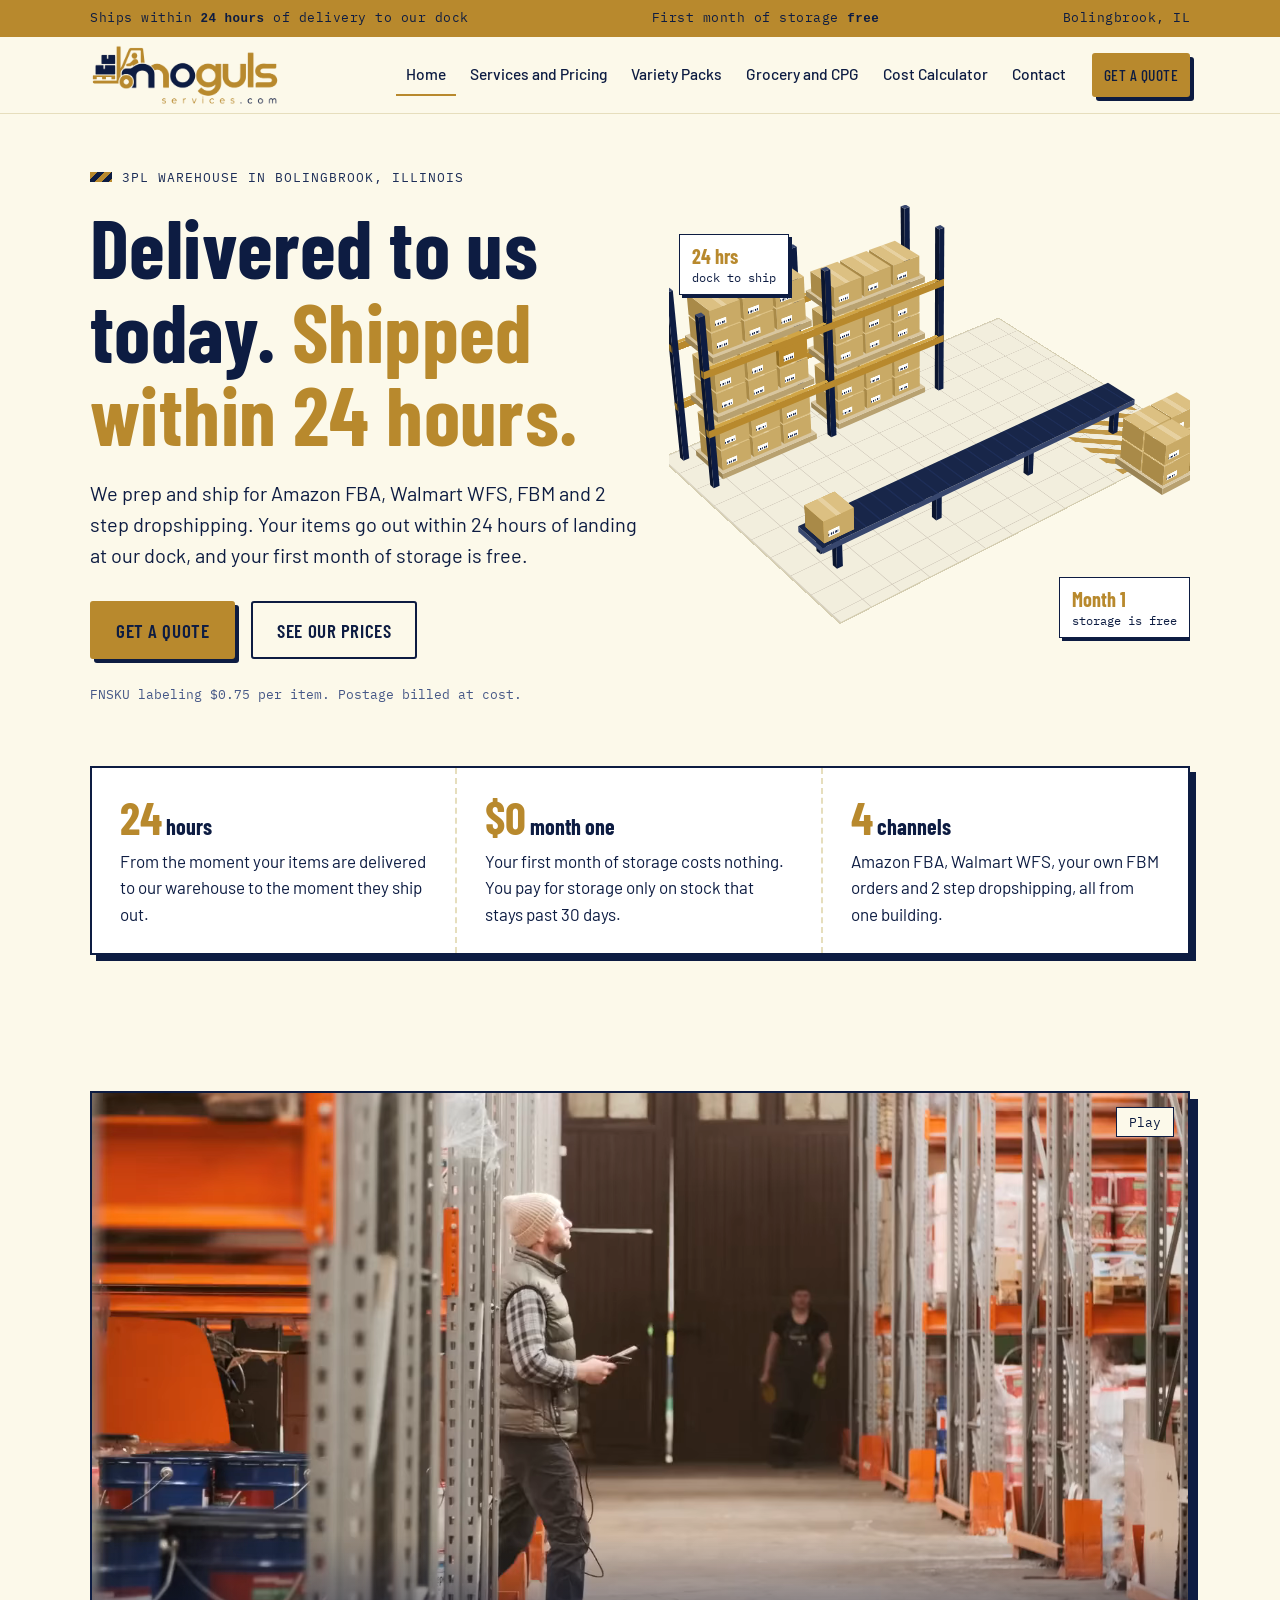
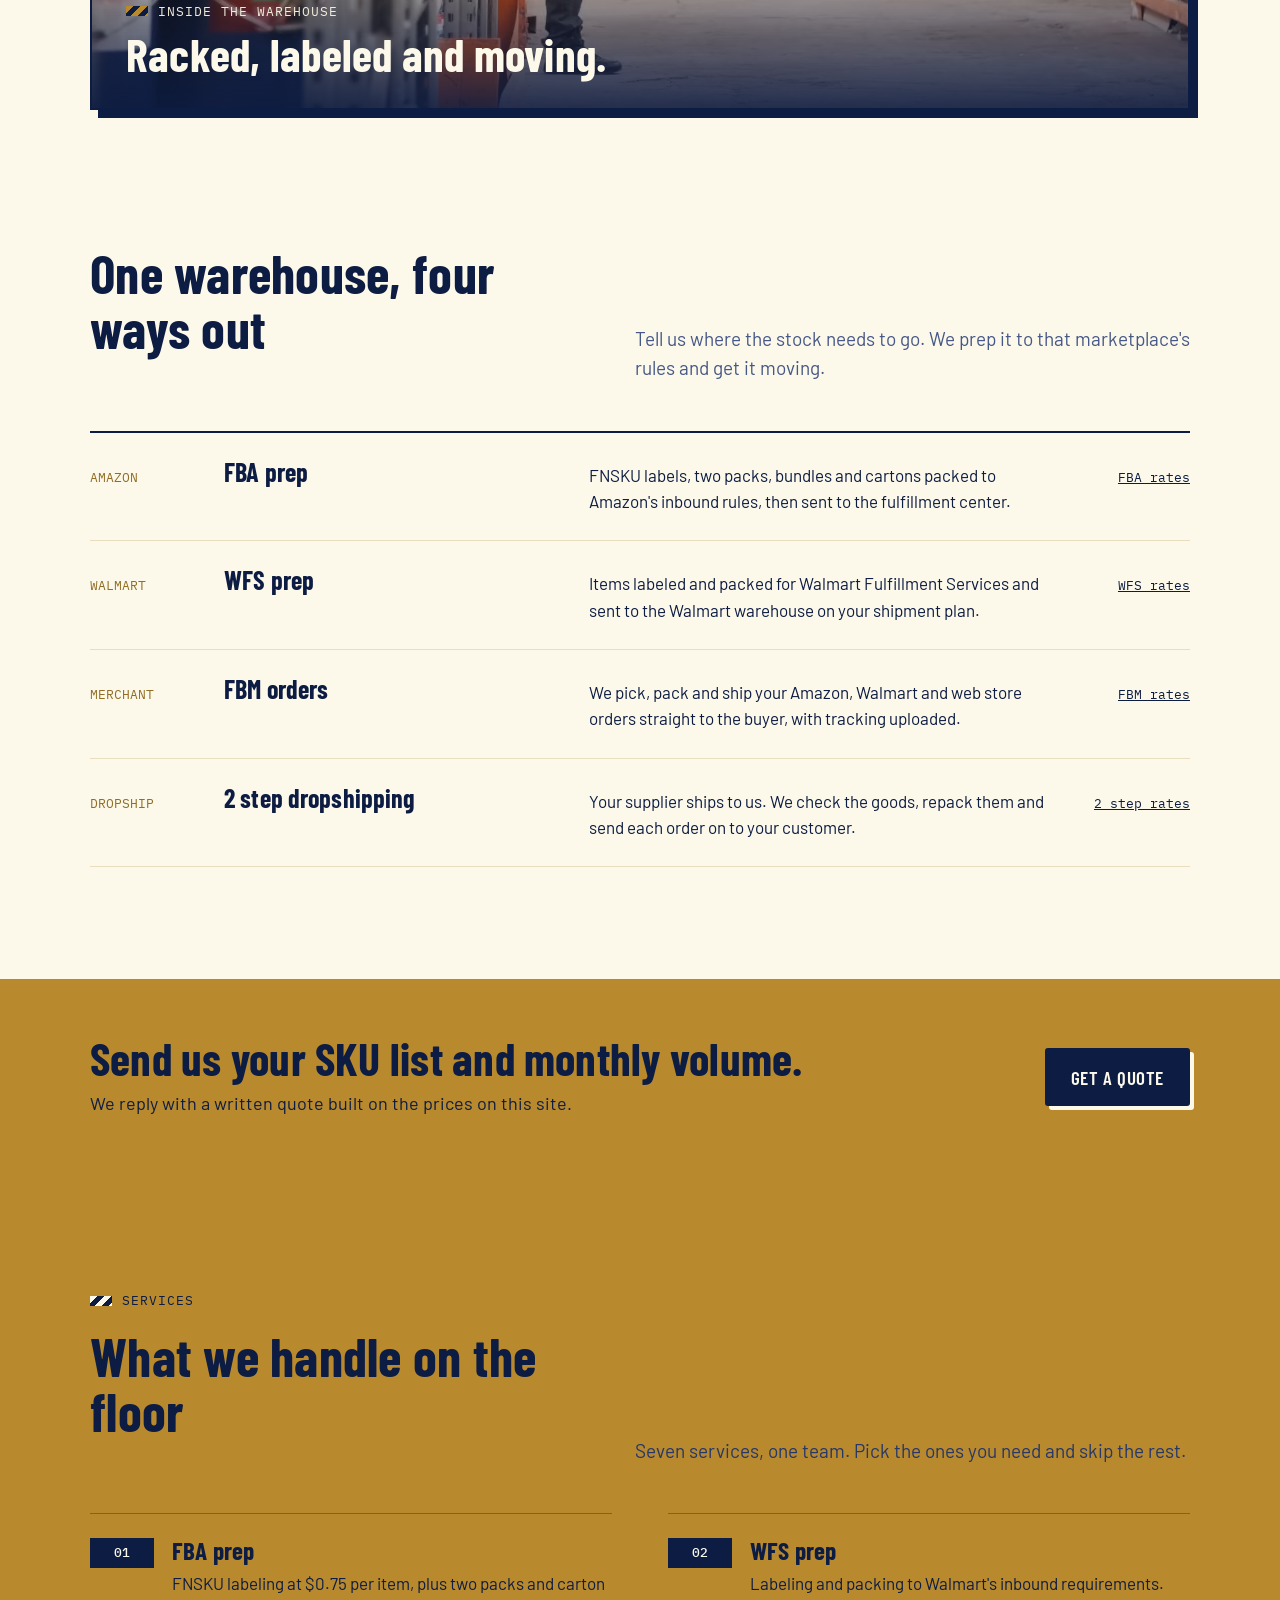
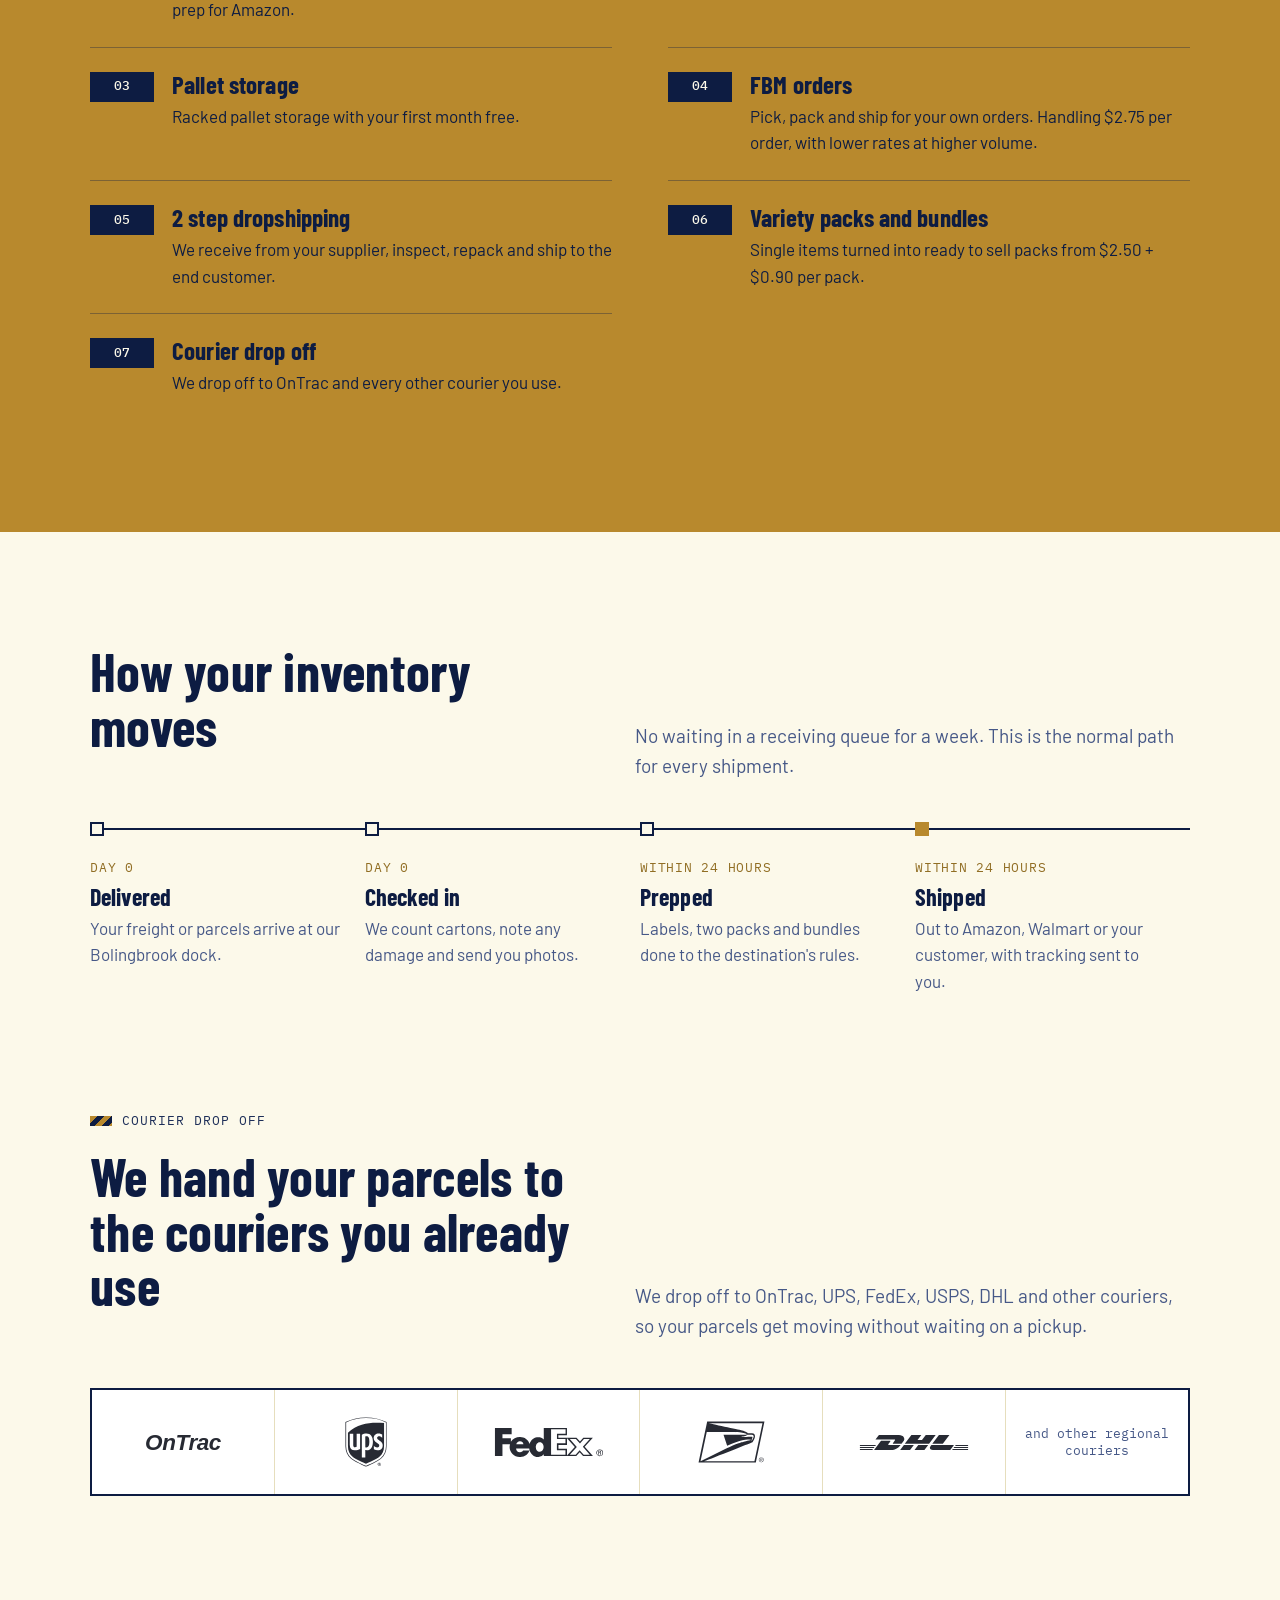
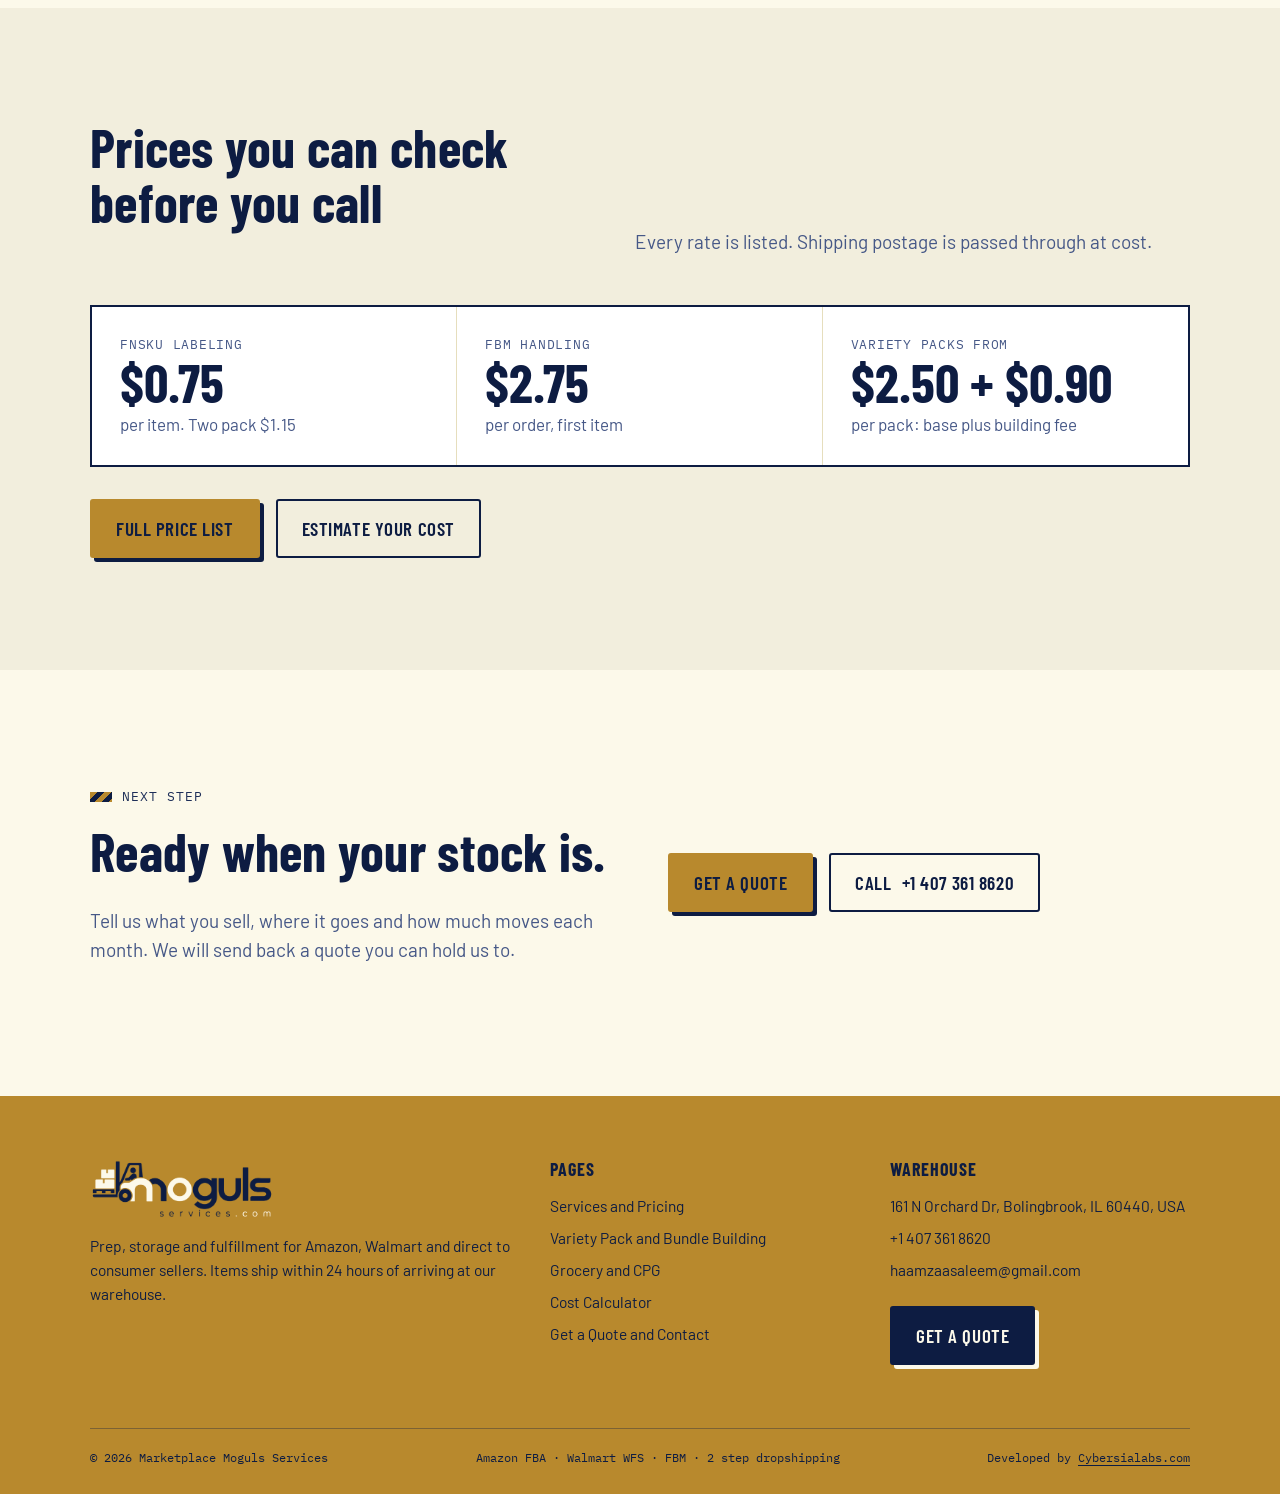
==== commit a331d399: "updated" ====
--- a/index.html
+++ b/index.html
@@ -160,7 +160,7 @@
         </g>
       </g>
     </svg>
-    <img class="loader-logo" src="assets/img/logo-on-gold.png" alt="" width="1000" height="315">
+    <img class="loader-logo" src="assets/img/logo-gold.png" alt="" width="1000" height="315">
     <div class="loader-bar"><span></span></div>
   </div>
 </div>
@@ -174,7 +174,7 @@
 </div>
 <header class="site-header">
   <div class="wrap">
-    <a class="brand" href="index.html"><img src="assets/img/logo-on-gold.png" alt="Marketplace Moguls Services" width="1000" height="315"></a>
+    <a class="brand" href="index.html"><img src="assets/img/logo-gold.png" alt="Marketplace Moguls Services" width="1000" height="315"></a>
     <button class="menu-btn" type="button" aria-expanded="false" aria-controls="nav">Menu</button>
     <nav class="nav" id="nav" aria-label="Main">
       <a href="index.html" aria-current="page">Home</a>
@@ -393,7 +393,7 @@
   <div class="wrap">
     <div class="cols">
       <div>
-        <img src="assets/img/logo-light.png" alt="Marketplace Moguls Services" width="1000" height="315" loading="lazy">
+        <img src="assets/img/logo-on-gold.png" alt="Marketplace Moguls Services" width="1000" height="315" loading="lazy">
         <p>Prep, storage and fulfillment for Amazon, Walmart and direct to consumer sellers. Items ship within 24 hours of arriving at our warehouse.</p>
       </div>
       <div>
--- a/assets/css/style.css
+++ b/assets/css/style.css
@@ -741,46 +741,27 @@
 .video-band.pack-video { padding: 0; }
 .pack-media:has([data-video]) .media-fallback { display: none; }
 
-/* =====================================================================
-   THEME: GOLD PRIMARY  (gold #B8892D, navy #0D1C42, cream #FCF9EA)
-   Gold is the page color, navy is text, cream is cards and accents.
-   ===================================================================== */
-:root {
-  --ink: #0d1c42;
-  --ink-2: #14275a;
-  --ink-soft: #26376a;
-  --orange: #fcf9ea;
-  --orange-deep: #0d1c42;
-  --paper: #b8892d;
-  --paper-2: #c79b40;
-  --white: #fcf9ea;
-  --line: #8f6a1d;
-  --kraft: #f1e6bf;
-  --kraft-top: #fff8dd;
-  --kraft-side: #d8c892;
-}
-.site-header { background: rgba(184, 137, 45, .94); }
-.btn.orange { color: #0d1c42; }
-.btn.light { background: #fcf9ea; border-color: #fcf9ea; }
-.hero h1 em, .accent { color: #fcf9ea; }
-.stage .chip b, .ticket .big { color: #0d1c42; }
-.channel .code { color: #0d1c42; }
-.field input, .field select, .field textarea, .opts label, .admin td input { background: #fffdf3; }
-.field input, .field select, .field textarea { border-color: #8f6a1d; }
-.opts label:has(input:checked) { background: #f1e6bf; }
-.results .col.low { background: #f4eccc; }
-.form-msg.ok { background: #e3f1e7; }
-.form-msg.err { background: #fbe6e4; }
-.floor { border-color: rgba(13, 28, 66, .25); }
-.floor::before { background-image: linear-gradient(rgba(13,28,66,.16) 1px, transparent 1px), linear-gradient(90deg, rgba(13,28,66,.16) 1px, transparent 1px); }
-.carton.orange > i.t, .beam > i.t, .prod-a > i.t { background: #34497d; }
-.carton.orange > i.f, .carton.orange > i.b, .beam > i.f, .beam > i.b, .prod-a > i.f, .prod-a > i.b { background: #1b2d5e; }
-.carton.orange > i.l, .carton.orange > i.r, .beam > i.l, .beam > i.r, .prod-a > i.l, .prod-a > i.r { background: #0d1c42; }
-.wood > i.t { background: #e6d9ae; } .wood > i.f, .wood > i.b { background: #cdbd85; } .wood > i.l, .wood > i.r { background: #b3a26a; }
-.loader-bar { background: #a47a22; }
-.on-dark .tag, .on-dark .muted { color: #e8dfae; }
-.on-dark a:hover h3, .site-footer a:hover { color: #d8b05c; }
-.form .btn, .results .btn { background: #0d1c42; border-color: #0d1c42; color: #fcf9ea; box-shadow: 4px 4px 0 #b8892d; }
-.box-preview .cub > i.t { background: #ecdca6; }
-.box-preview .cub > i.f, .box-preview .cub > i.b { background: #d8c27c; }
-.box-preview .cub > i.l, .box-preview .cub > i.r { background: #b9a15a; }
+/* THEME: GOLD PRIMARY. Gold leads (buttons, bands, footer, logo), cream page, navy text. */
+.topbar { background: #b8892d; color: #0d1c42; }
+.topbar b { color: #0d1c42; font-weight: 700; }
+.btn { background: #b8892d; border-color: #b8892d; color: #0d1c42; box-shadow: 4px 4px 0 #0d1c42; }
+.btn:hover { box-shadow: 6px 6px 0 #0d1c42; }
+.btn:active { box-shadow: 1px 1px 0 #0d1c42; }
+.btn.ghost { background: transparent; border-color: #0d1c42; color: #0d1c42; box-shadow: none; }
+.btn.ghost:hover { background: #0d1c42; color: #fcf9ea; }
+.header-cta { box-shadow: 3px 3px 0 #0d1c42; }
+.btn.light { background: #fcf9ea; border-color: #fcf9ea; color: #0d1c42; box-shadow: 4px 4px 0 #0d1c42; }
+.on-dark, .site-footer { background: #b8892d; color: #0d1c42; }
+.on-dark .muted { color: #26376a; }
+.on-dark .tag { color: #0d1c42; }
+.on-dark .tag::before { background: repeating-linear-gradient(135deg, #fcf9ea 0 5px, #0d1c42 5px 10px); }
+.aisle { border-top-color: rgba(13, 28, 66, .35); }
+.aisle p { color: #0d1c42; }
+.aisle .num { background: #0d1c42; color: #fcf9ea; }
+a.aisle:hover h3, .site-footer a:hover { color: #fcf9ea; }
+.site-footer h4, .site-footer .base a { color: #0d1c42; }
+.site-footer .base { border-top-color: rgba(13, 28, 66, .35); }
+.cta-band .btn, .on-dark .btn, .site-footer .btn { background: #0d1c42; border-color: #0d1c42; color: #fcf9ea; box-shadow: 4px 4px 0 #fcf9ea; }
+.cta-band .btn.light, .on-dark .btn.light { background: #fcf9ea; border-color: #fcf9ea; color: #0d1c42; box-shadow: 4px 4px 0 #0d1c42; }
+table.rate thead th { background: #b8892d; color: #0d1c42; }
+.form .btn, .results .btn { background: #b8892d; border-color: #b8892d; color: #0d1c42; box-shadow: 4px 4px 0 #0d1c42; }
